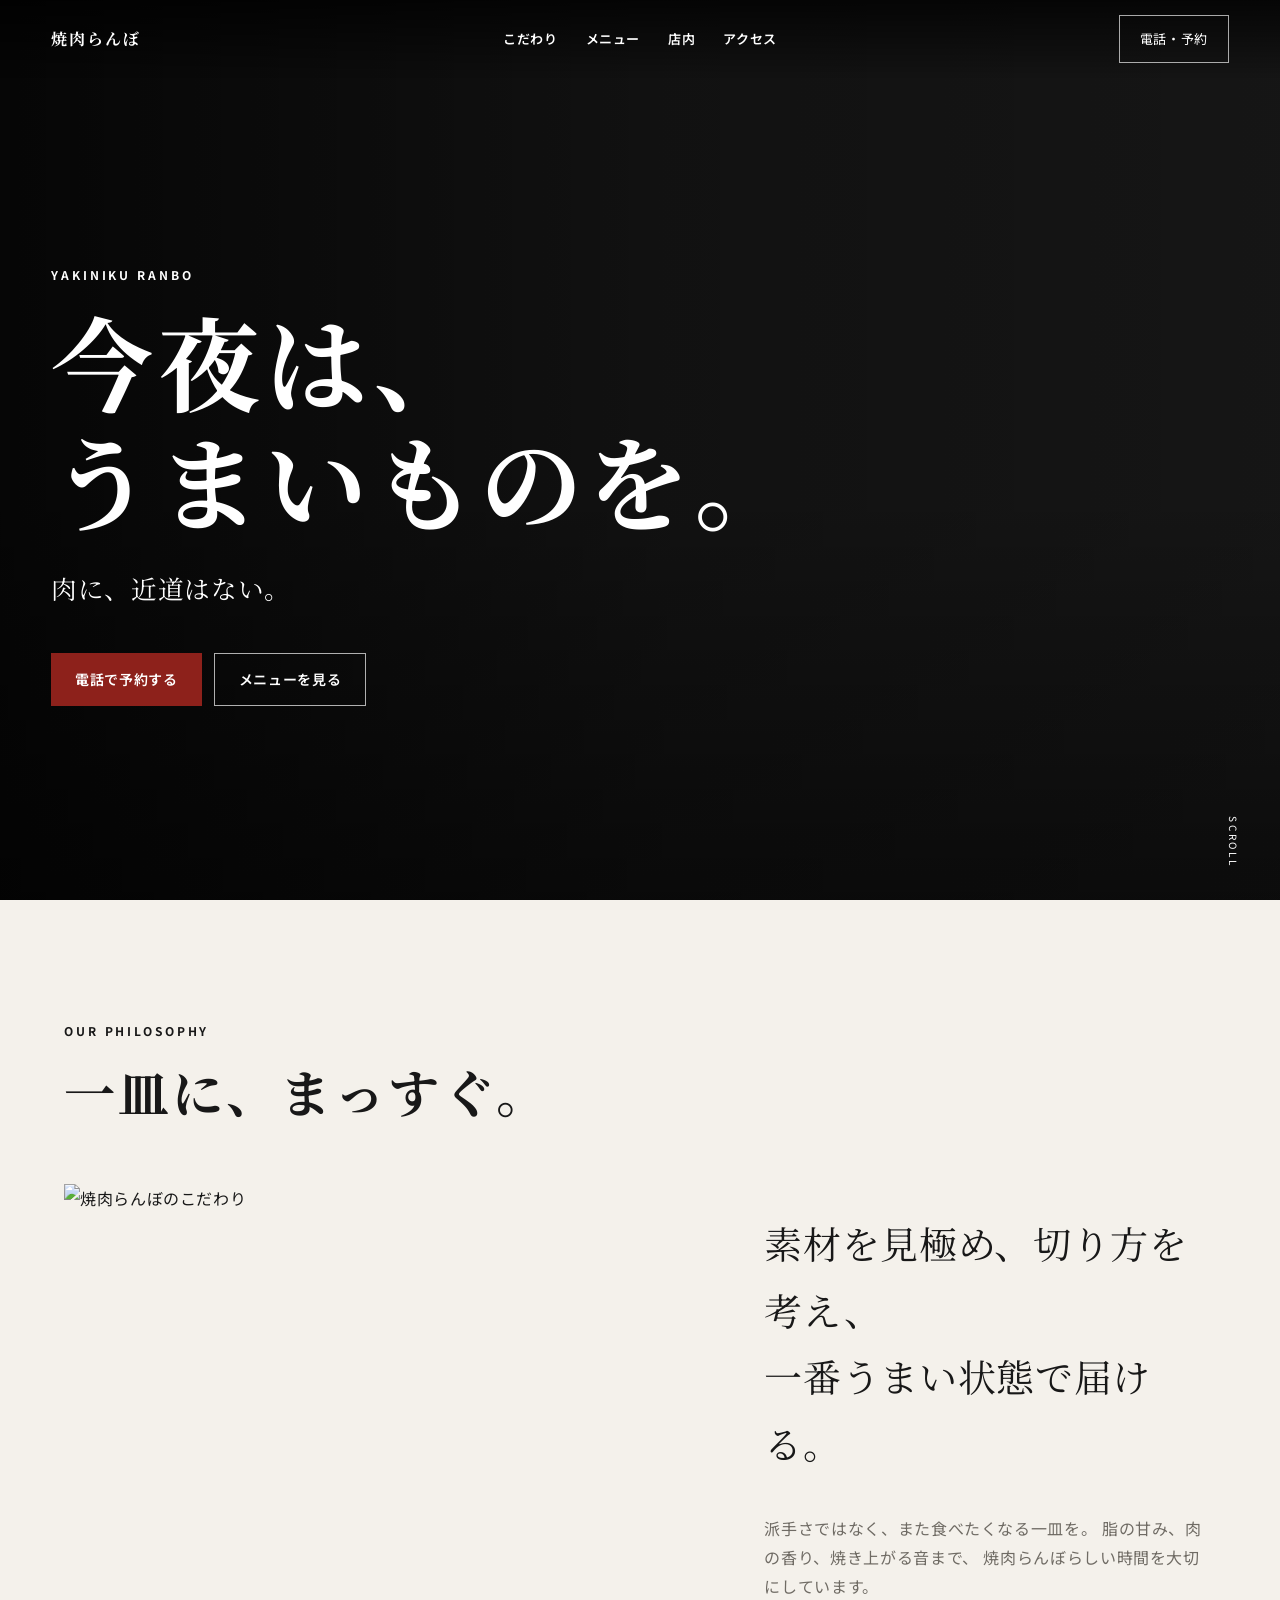
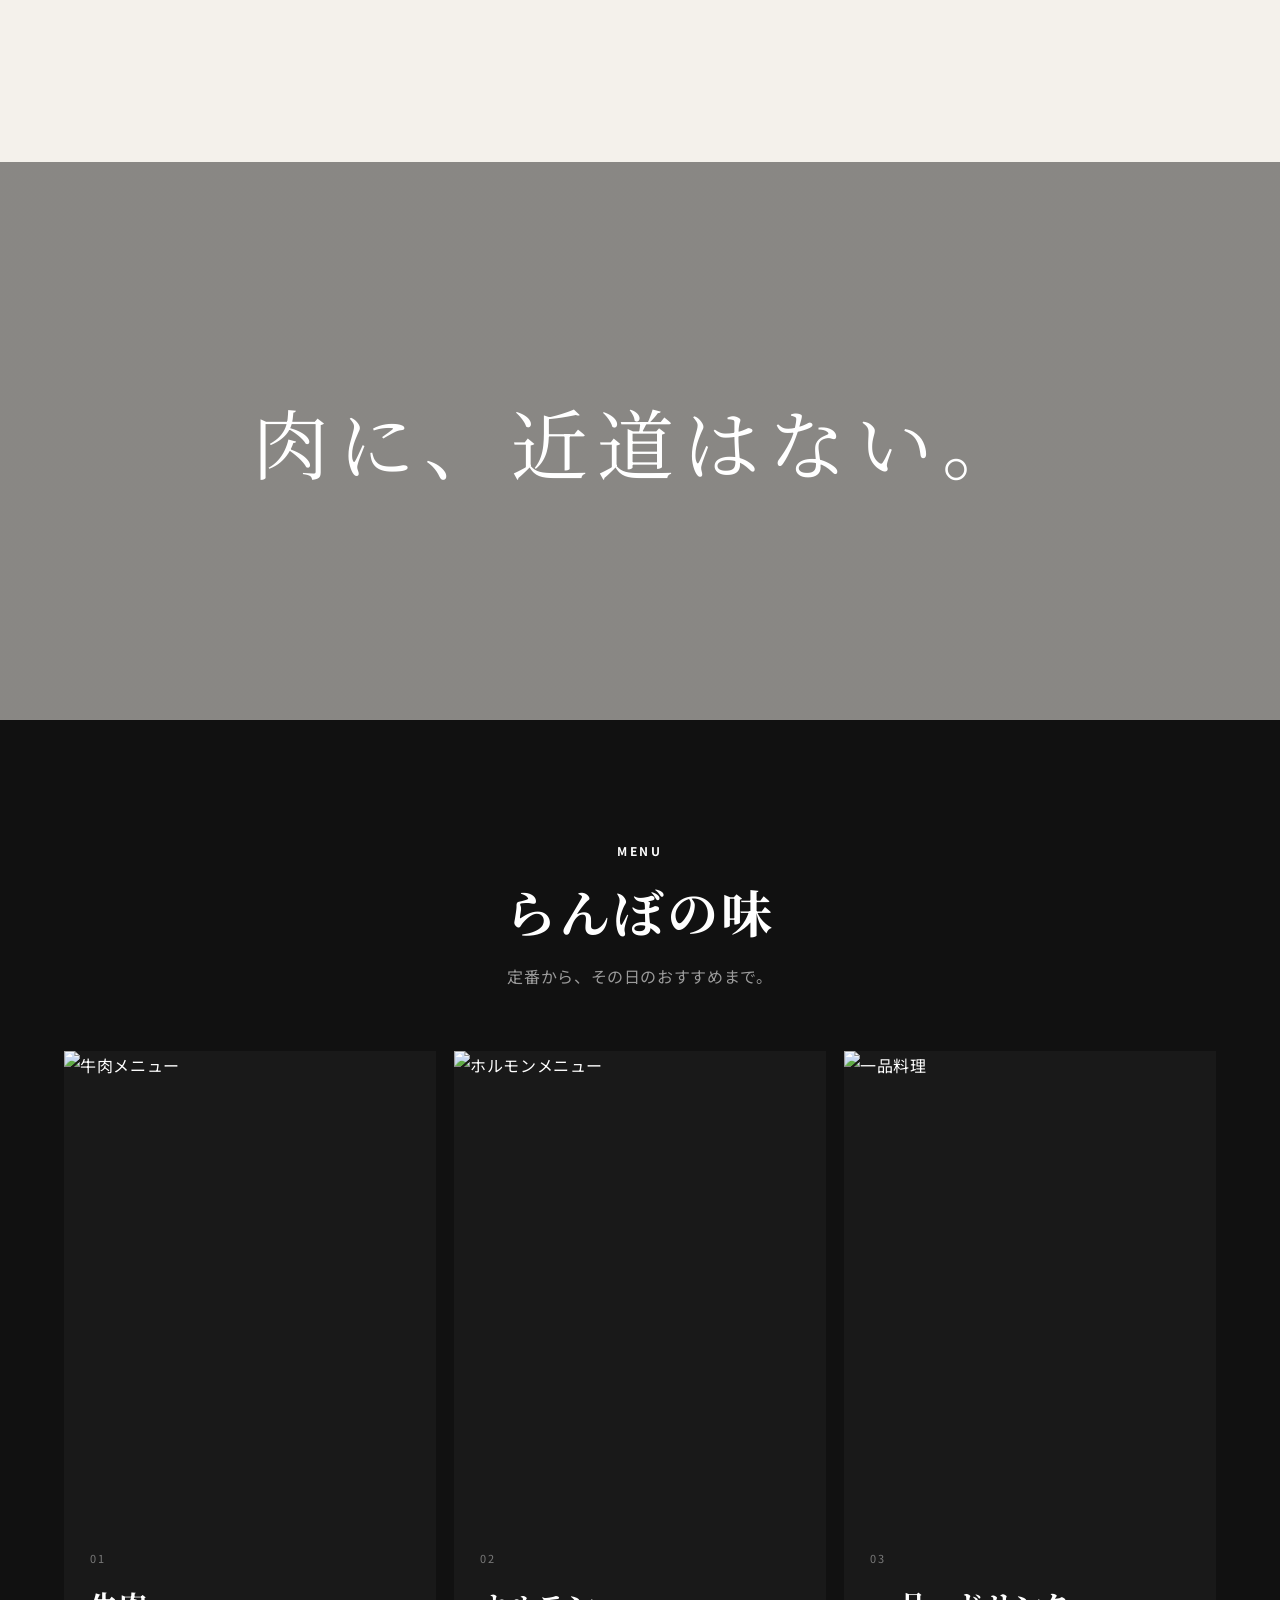
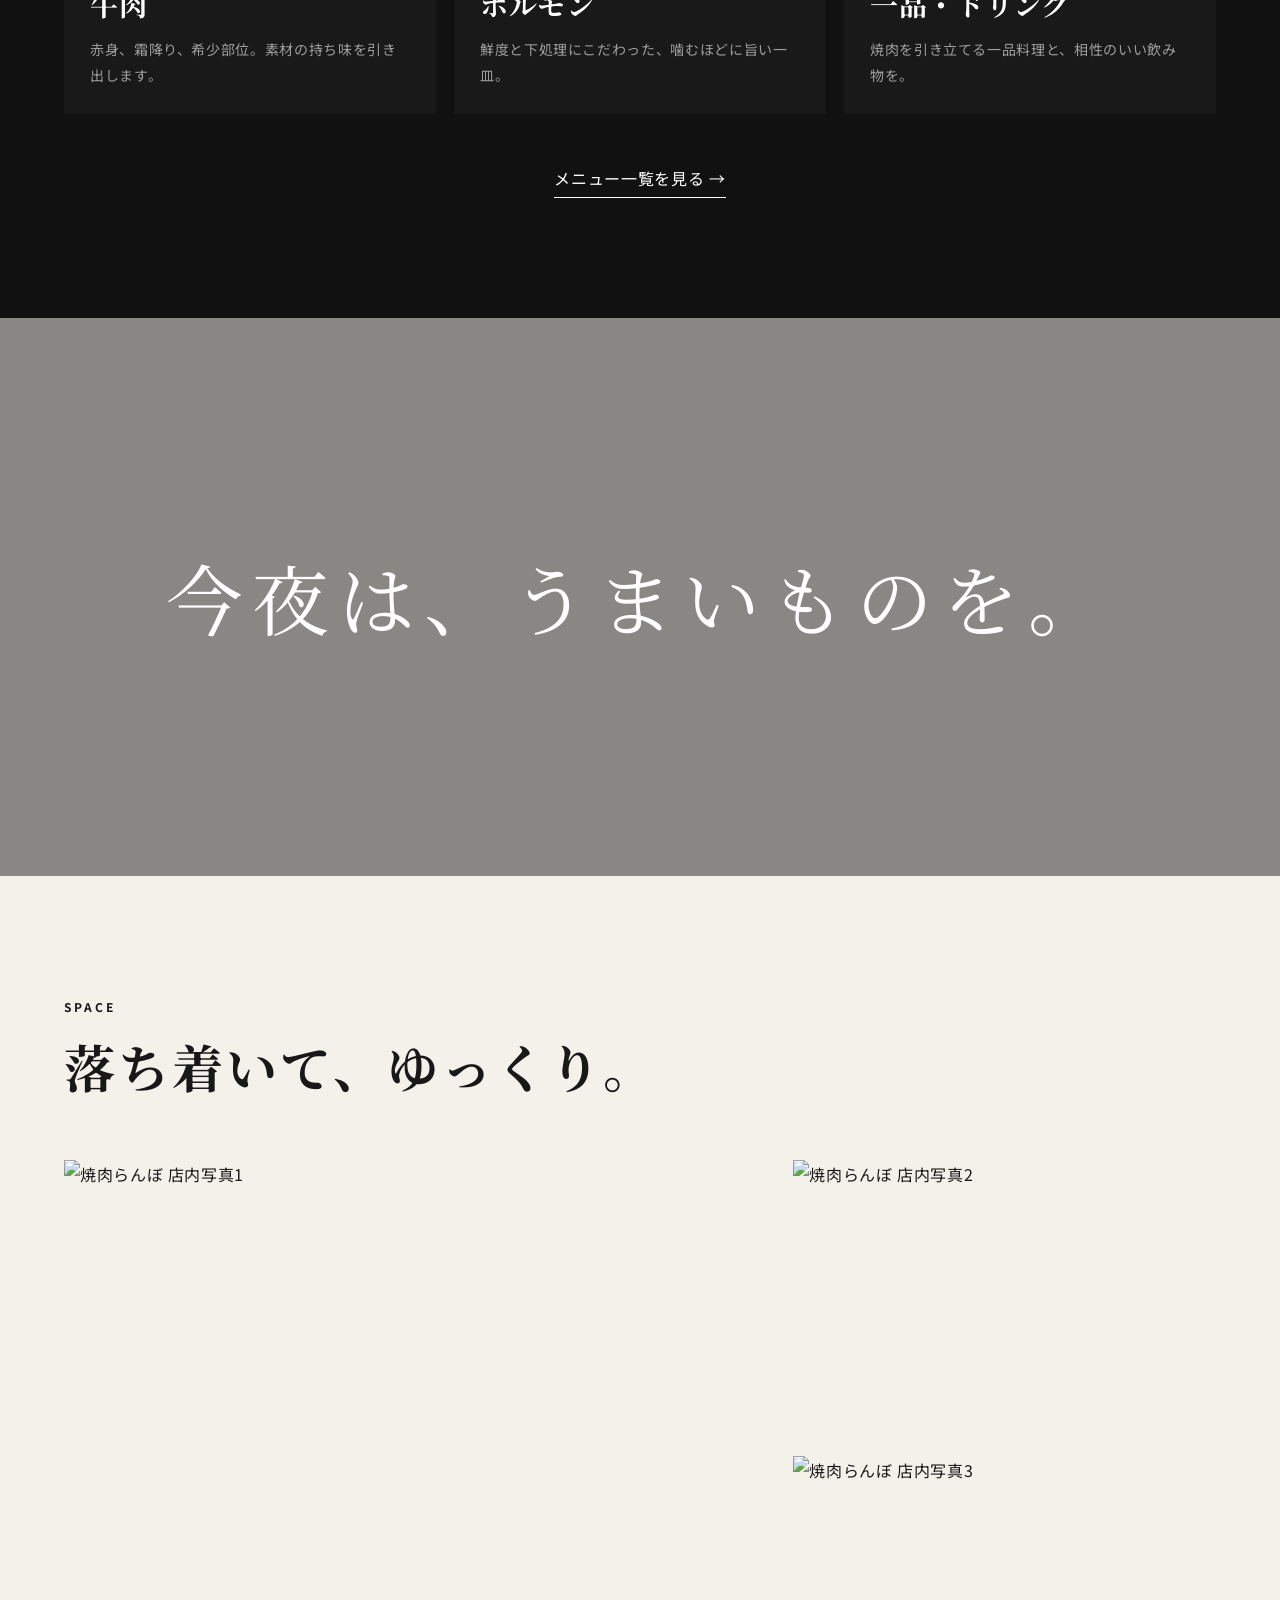
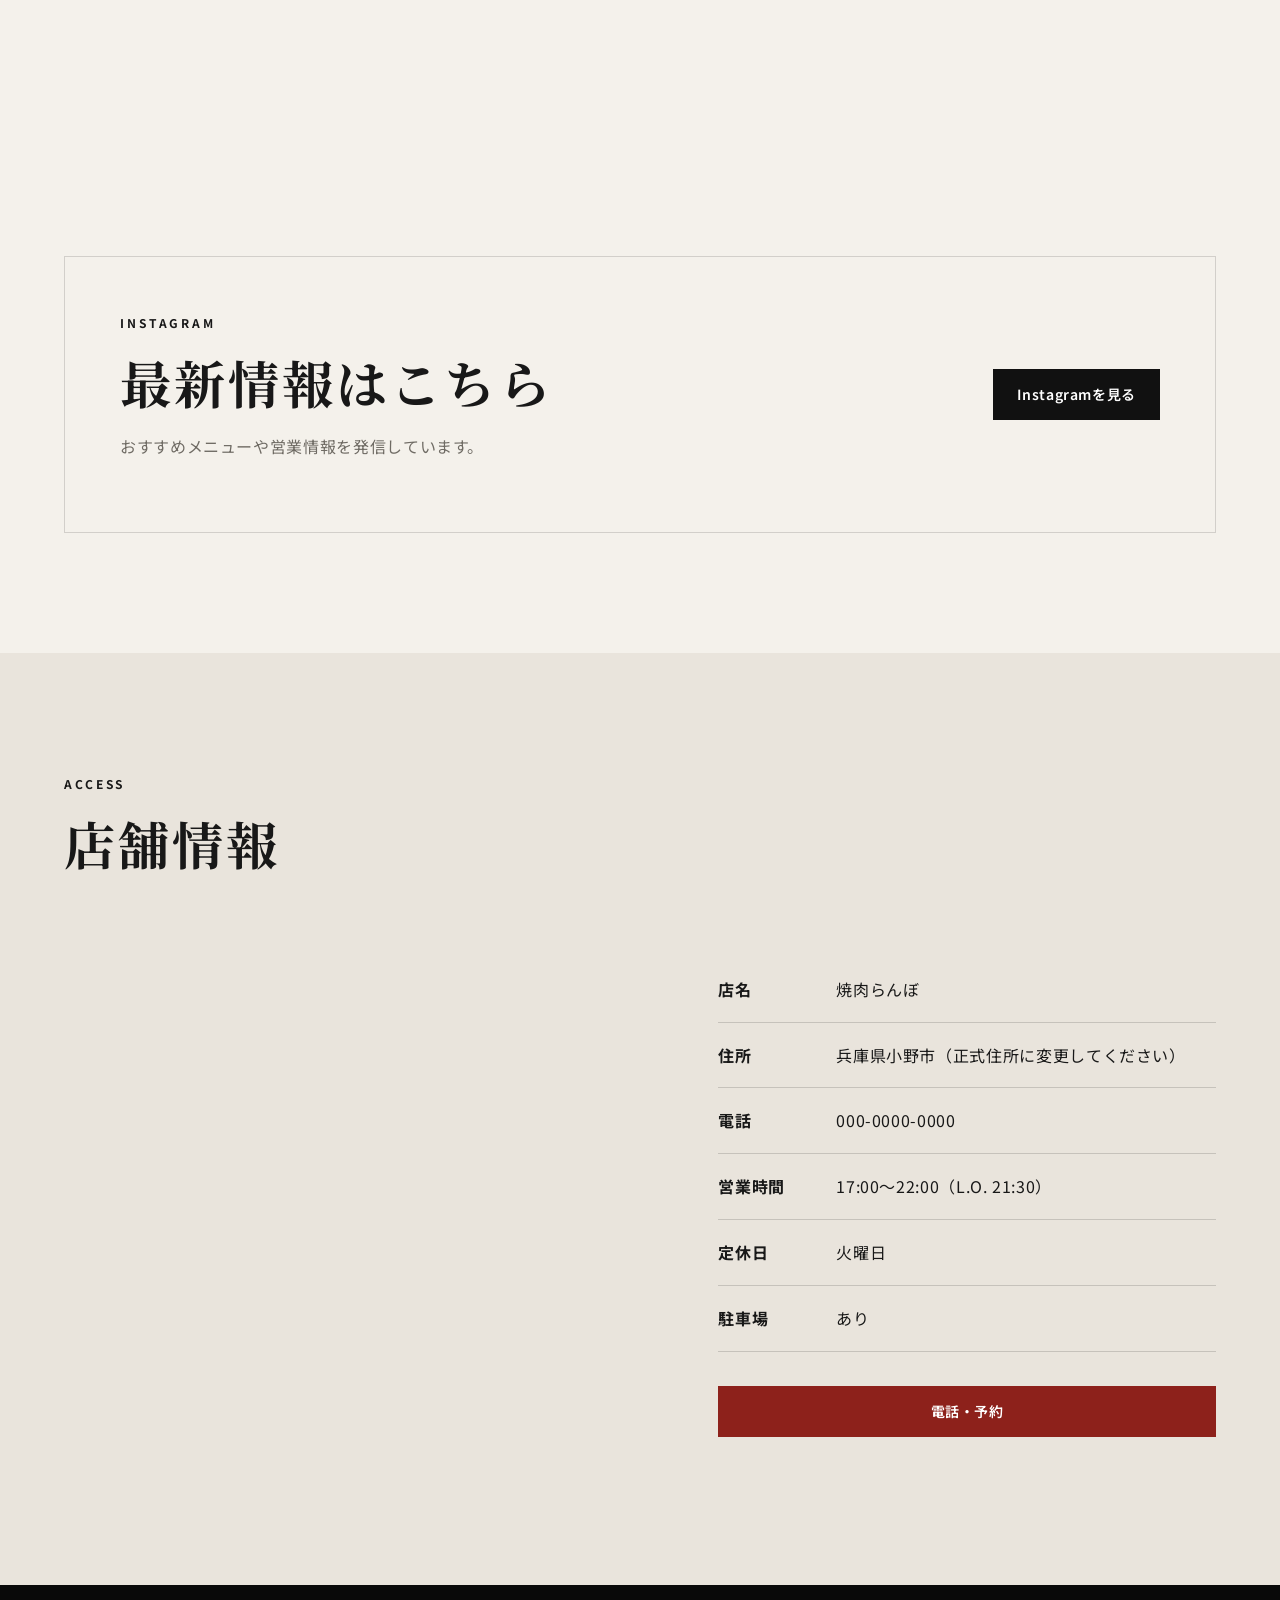
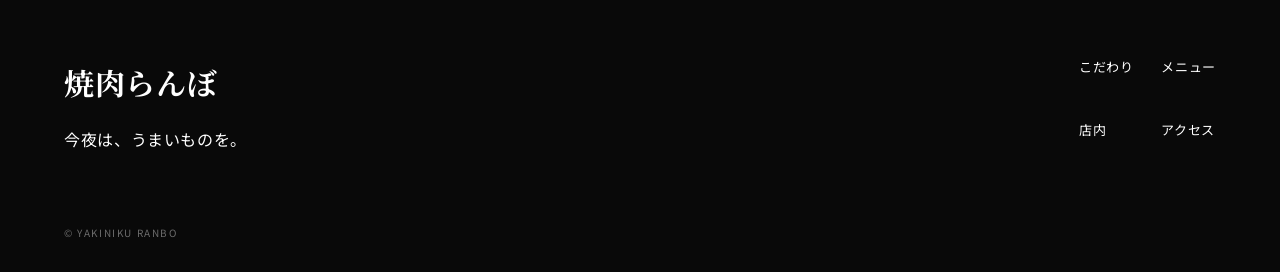
==== index.html @ 88453b2b "Add files via upload" ====
<!DOCTYPE html>
<html lang="ja">
<head>
  <meta charset="UTF-8" />
  <meta name="viewport" content="width=device-width, initial-scale=1.0" />
  <meta name="description" content="焼肉らんぼ 公式サイト。厳選した肉と落ち着いた空間で、心ほどけるひとときを。" />
  <title>焼肉らんぼ</title>
  <link rel="preconnect" href="https://fonts.googleapis.com">
  <link rel="preconnect" href="https://fonts.gstatic.com" crossorigin>
  <link href="https://fonts.googleapis.com/css2?family=Noto+Sans+JP:wght@400;500;600;700&family=Noto+Serif+JP:wght@500;600;700&display=swap" rel="stylesheet">
  <link rel="stylesheet" href="style.css" />
</head>
<body>
  <header class="site-header" id="siteHeader">
    <a class="brand" href="#home" aria-label="焼肉らんぼ トップへ">
      <img src="images/logo.png" alt="焼肉らんぼ" onerror="this.style.display='none'; this.nextElementSibling.style.display='block';">
      <span class="brand-fallback">焼肉らんぼ</span>
    </a>

    <button class="menu-toggle" id="menuToggle" aria-label="メニューを開く" aria-expanded="false">
      <span></span><span></span><span></span>
    </button>

    <nav class="global-nav" id="globalNav">
      <a href="#concept">こだわり</a>
      <a href="#menu">メニュー</a>
      <a href="#gallery">店内</a>
      <a href="#access">アクセス</a>
    </nav>

    <a class="header-reserve" href="tel:0000000000">電話・予約</a>
  </header>

  <main>
    <section class="hero" id="home">
      <div class="hero-bg"></div>
      <div class="hero-overlay"></div>
      <div class="hero-content reveal">
        <p class="eyebrow">YAKINIKU RANBO</p>
        <h1>今夜は、<br>うまいものを。</h1>
        <p class="hero-copy">肉に、近道はない。</p>
        <div class="hero-actions">
          <a class="button button-primary" href="tel:0000000000">電話で予約する</a>
          <a class="button button-ghost" href="#menu">メニューを見る</a>
        </div>
      </div>
      <a class="scroll-link" href="#concept">SCROLL</a>
    </section>

    <section class="section concept" id="concept">
      <div class="section-heading reveal">
        <p class="eyebrow">OUR PHILOSOPHY</p>
        <h2>一皿に、まっすぐ。</h2>
      </div>

      <div class="concept-grid">
        <div class="concept-image reveal">
          <img src="images/concept.jpg" alt="焼肉らんぼのこだわり" />
        </div>
        <div class="concept-copy reveal">
          <p class="lead">
            素材を見極め、切り方を考え、<br>
            一番うまい状態で届ける。
          </p>
          <p>
            派手さではなく、また食べたくなる一皿を。
            脂の甘み、肉の香り、焼き上がる音まで、
            焼肉らんぼらしい時間を大切にしています。
          </p>
        </div>
      </div>
    </section>

    <section class="statement statement-one">
      <div class="statement-bg"></div>
      <div class="statement-content reveal">
        <p>肉に、近道はない。</p>
      </div>
    </section>

    <section class="section menu-section" id="menu">
      <div class="section-heading center reveal">
        <p class="eyebrow">MENU</p>
        <h2>らんぼの味</h2>
        <p>定番から、その日のおすすめまで。</p>
      </div>

      <div class="menu-grid">
        <article class="menu-card reveal">
          <img src="images/menu-beef.jpg" alt="牛肉メニュー" />
          <div class="menu-card-body">
            <span>01</span>
            <h3>牛肉</h3>
            <p>赤身、霜降り、希少部位。素材の持ち味を引き出します。</p>
          </div>
        </article>

        <article class="menu-card reveal">
          <img src="images/menu-horumon.jpg" alt="ホルモンメニュー" />
          <div class="menu-card-body">
            <span>02</span>
            <h3>ホルモン</h3>
            <p>鮮度と下処理にこだわった、噛むほどに旨い一皿。</p>
          </div>
        </article>

        <article class="menu-card reveal">
          <img src="images/menu-side.jpg" alt="一品料理" />
          <div class="menu-card-body">
            <span>03</span>
            <h3>一品・ドリンク</h3>
            <p>焼肉を引き立てる一品料理と、相性のいい飲み物を。</p>
          </div>
        </article>
      </div>

      <div class="center reveal">
        <a class="text-link" href="menu.html">メニュー一覧を見る →</a>
      </div>
    </section>

    <section class="statement statement-two">
      <div class="statement-bg"></div>
      <div class="statement-content reveal">
        <p>今夜は、うまいものを。</p>
      </div>
    </section>

    <section class="section gallery-section" id="gallery">
      <div class="section-heading reveal">
        <p class="eyebrow">SPACE</p>
        <h2>落ち着いて、ゆっくり。</h2>
      </div>

      <div class="gallery-grid">
        <img class="reveal" src="images/store-1.jpg" alt="焼肉らんぼ 店内写真1">
        <img class="reveal" src="images/store-2.jpg" alt="焼肉らんぼ 店内写真2">
        <img class="reveal" src="images/store-3.jpg" alt="焼肉らんぼ 店内写真3">
      </div>
    </section>

    <section class="section instagram-section">
      <div class="instagram-box reveal">
        <div>
          <p class="eyebrow">INSTAGRAM</p>
          <h2>最新情報はこちら</h2>
          <p>おすすめメニューや営業情報を発信しています。</p>
        </div>
        <a class="button button-dark" href="https://www.instagram.com/yakiniku.lanbo_ono/" target="_blank" rel="noopener noreferrer">
          Instagramを見る
        </a>
      </div>
    </section>

    <section class="section access-section" id="access">
      <div class="section-heading reveal">
        <p class="eyebrow">ACCESS</p>
        <h2>店舗情報</h2>
      </div>

      <div class="access-grid">
        <div class="map-box reveal">
          <iframe
            title="焼肉らんぼ Googleマップ"
            src="https://www.google.com/maps?q=兵庫県小野市&output=embed"
            loading="lazy"
            referrerpolicy="no-referrer-when-downgrade">
          </iframe>
        </div>

        <div class="shop-info reveal">
          <dl>
            <div><dt>店名</dt><dd>焼肉らんぼ</dd></div>
            <div><dt>住所</dt><dd>兵庫県小野市（正式住所に変更してください）</dd></div>
            <div><dt>電話</dt><dd><a href="tel:0000000000">000-0000-0000</a></dd></div>
            <div><dt>営業時間</dt><dd>17:00〜22:00（L.O. 21:30）</dd></div>
            <div><dt>定休日</dt><dd>火曜日</dd></div>
            <div><dt>駐車場</dt><dd>あり</dd></div>
          </dl>

          <a class="button button-primary full" href="tel:0000000000">電話・予約</a>
        </div>
      </div>
    </section>
  </main>

  <footer class="site-footer">
    <div class="footer-inner">
      <div>
        <p class="footer-logo">焼肉らんぼ</p>
        <p>今夜は、うまいものを。</p>
      </div>
      <div class="footer-links">
        <a href="#concept">こだわり</a>
        <a href="#menu">メニュー</a>
        <a href="#gallery">店内</a>
        <a href="#access">アクセス</a>
      </div>
    </div>
    <p class="copyright">© YAKINIKU RANBO</p>
  </footer>

  <a class="mobile-reserve" href="tel:0000000000">電話・予約</a>

  <script src="script.js"></script>
</body>
</html>
---- style.css ----
/* ===== Base ===== */
:root {
  --bg: #0b0b0b;
  --paper: #f4f1eb;
  --text: #181818;
  --muted: #6f6b64;
  --line: rgba(255,255,255,.18);
  --accent: #8d211b;
  --header-height: 78px;
}

* {
  box-sizing: border-box;
}

html {
  scroll-behavior: smooth;
}

body {
  margin: 0;
  color: var(--text);
  background: var(--paper);
  font-family: "Noto Sans JP", sans-serif;
  line-height: 1.8;
  letter-spacing: .04em;
}

img {
  display: block;
  width: 100%;
  height: auto;
}

a {
  color: inherit;
  text-decoration: none;
}

button {
  font: inherit;
}

section {
  scroll-margin-top: var(--header-height);
}

/* ===== Header ===== */
.site-header {
  position: fixed;
  inset: 0 0 auto 0;
  z-index: 1000;
  height: var(--header-height);
  padding: 0 4vw;
  display: grid;
  grid-template-columns: 1fr auto 1fr;
  align-items: center;
  color: #fff;
  background: linear-gradient(to bottom, rgba(0,0,0,.72), rgba(0,0,0,0));
  transition: background .3s ease, height .3s ease;
}

.site-header.is-scrolled {
  background: rgba(9,9,9,.94);
  backdrop-filter: blur(12px);
}

.brand {
  justify-self: start;
  display: flex;
  align-items: center;
  min-width: 150px;
}

.brand img {
  width: 130px;
  max-height: 52px;
  object-fit: contain;
  object-position: left center;
}

.brand-fallback {
  display: none;
  font-family: "Noto Serif JP", serif;
  font-weight: 700;
  letter-spacing: .12em;
}

.global-nav {
  display: flex;
  gap: 28px;
  font-size: 13px;
  font-weight: 600;
}

.global-nav a {
  position: relative;
}

.global-nav a::after {
  content: "";
  position: absolute;
  left: 0;
  bottom: -8px;
  width: 100%;
  height: 1px;
  background: #fff;
  transform: scaleX(0);
  transform-origin: right;
  transition: transform .25s ease;
}

.global-nav a:hover::after {
  transform: scaleX(1);
  transform-origin: left;
}

.header-reserve {
  justify-self: end;
  padding: 11px 20px;
  border: 1px solid rgba(255,255,255,.65);
  font-size: 13px;
}

.menu-toggle {
  display: none;
  background: transparent;
  border: 0;
}

/* ===== Hero ===== */
.hero {
  position: relative;
  min-height: 100svh;
  color: #fff;
  overflow: hidden;
  display: grid;
  align-items: center;
}

.hero-bg,
.hero-overlay {
  position: absolute;
  inset: 0;
}

.hero-bg {
  background:
    url("images/hero.jpg") center/cover no-repeat,
    #1a1a1a;
  transform: scale(1.02);
}

.hero-overlay {
  background:
    linear-gradient(90deg, rgba(0,0,0,.78) 0%, rgba(0,0,0,.34) 52%, rgba(0,0,0,.18) 100%),
    linear-gradient(0deg, rgba(0,0,0,.45), transparent 45%);
}

.hero-content {
  position: relative;
  z-index: 2;
  width: min(1180px, 92vw);
  margin: 0 auto;
  padding-top: 70px;
}

.eyebrow {
  margin: 0 0 16px;
  font-size: 12px;
  font-weight: 700;
  letter-spacing: .24em;
}

.hero h1 {
  margin: 0;
  font-family: "Noto Serif JP", serif;
  font-size: clamp(48px, 8vw, 108px);
  line-height: 1.16;
  letter-spacing: .05em;
}

.hero-copy {
  margin: 26px 0 0;
  font-family: "Noto Serif JP", serif;
  font-size: clamp(18px, 2vw, 28px);
}

.hero-actions {
  margin-top: 42px;
  display: flex;
  flex-wrap: wrap;
  gap: 12px;
}

.button {
  min-height: 50px;
  padding: 13px 24px;
  display: inline-flex;
  align-items: center;
  justify-content: center;
  font-weight: 600;
  font-size: 14px;
  transition: transform .2s ease, opacity .2s ease;
}

.button:hover {
  transform: translateY(-2px);
}

.button-primary {
  color: #fff;
  background: var(--accent);
}

.button-ghost {
  color: #fff;
  border: 1px solid rgba(255,255,255,.68);
}

.button-dark {
  color: #fff;
  background: #111;
}

.button.full {
  width: 100%;
}

.scroll-link {
  position: absolute;
  z-index: 2;
  right: 3vw;
  bottom: 32px;
  font-size: 10px;
  letter-spacing: .28em;
  writing-mode: vertical-rl;
}

/* ===== Sections ===== */
.section {
  padding: 120px 5vw;
}

.section-heading {
  max-width: 1180px;
  margin: 0 auto 60px;
}

.section-heading.center {
  text-align: center;
}

.section-heading h2,
.instagram-box h2 {
  margin: 0;
  font-family: "Noto Serif JP", serif;
  font-size: clamp(32px, 4vw, 58px);
  line-height: 1.3;
  letter-spacing: .06em;
}

.section-heading > p:last-child {
  margin-top: 18px;
  color: var(--muted);
}

.concept-grid {
  width: min(1180px, 100%);
  margin: 0 auto;
  display: grid;
  grid-template-columns: 1.15fr .85fr;
  align-items: center;
  gap: clamp(40px, 7vw, 100px);
}

.concept-image img {
  aspect-ratio: 4/3;
  object-fit: cover;
}

.concept-copy .lead {
  margin-top: 0;
  font-family: "Noto Serif JP", serif;
  font-size: clamp(23px, 3vw, 38px);
  line-height: 1.75;
}

.concept-copy p:last-child {
  color: var(--muted);
}

/* ===== Statements ===== */
.statement {
  position: relative;
  min-height: 62vh;
  display: grid;
  place-items: center;
  color: #fff;
  overflow: hidden;
}

.statement-bg {
  position: absolute;
  inset: 0;
  background-position: center;
  background-size: cover;
}

.statement-one .statement-bg {
  background-image:
    linear-gradient(rgba(0,0,0,.44), rgba(0,0,0,.44)),
    url("images/statement-1.jpg");
}

.statement-two .statement-bg {
  background-image:
    linear-gradient(rgba(0,0,0,.44), rgba(0,0,0,.44)),
    url("images/statement-2.jpg");
}

.statement-content {
  position: relative;
  z-index: 1;
  padding: 28px;
  text-align: center;
}

.statement-content p {
  margin: 0;
  font-family: "Noto Serif JP", serif;
  font-size: clamp(32px, 6vw, 82px);
  letter-spacing: .12em;
}

/* ===== Menu ===== */
.menu-section {
  background: #111;
  color: #fff;
}

.menu-section .section-heading > p:last-child,
.menu-card p {
  color: rgba(255,255,255,.58);
}

.menu-grid {
  width: min(1180px, 100%);
  margin: 0 auto 50px;
  display: grid;
  grid-template-columns: repeat(3, 1fr);
  gap: 18px;
}

.menu-card {
  background: #191919;
}

.menu-card img {
  aspect-ratio: 4/5;
  object-fit: cover;
  filter: saturate(.85);
}

.menu-card-body {
  padding: 26px;
}

.menu-card-body span {
  color: rgba(255,255,255,.42);
  font-size: 11px;
  letter-spacing: .2em;
}

.menu-card h3 {
  margin: 8px 0;
  font-family: "Noto Serif JP", serif;
  font-size: 28px;
}

.menu-card p {
  margin: 0;
  font-size: 14px;
}

.center {
  text-align: center;
}

.text-link {
  display: inline-block;
  padding-bottom: 4px;
  border-bottom: 1px solid currentColor;
}

/* ===== Gallery ===== */
.gallery-grid {
  width: min(1180px, 100%);
  margin: 0 auto;
  display: grid;
  grid-template-columns: 1.35fr .8fr;
  grid-template-rows: repeat(2, 280px);
  gap: 16px;
}

.gallery-grid img {
  height: 100%;
  object-fit: cover;
}

.gallery-grid img:first-child {
  grid-row: 1 / 3;
}

/* ===== Instagram ===== */
.instagram-section {
  padding-top: 0;
}

.instagram-box {
  width: min(1180px, 100%);
  margin: 0 auto;
  padding: 55px;
  display: flex;
  justify-content: space-between;
  align-items: center;
  gap: 32px;
  border: 1px solid rgba(0,0,0,.14);
}

.instagram-box p:last-child {
  color: var(--muted);
}

/* ===== Access ===== */
.access-section {
  background: #e9e4dc;
}

.access-grid {
  width: min(1180px, 100%);
  margin: 0 auto;
  display: grid;
  grid-template-columns: 1.1fr .9fr;
  gap: 46px;
}

.map-box iframe {
  width: 100%;
  min-height: 520px;
  border: 0;
}

.shop-info {
  padding: 20px 0;
}

.shop-info dl {
  margin: 0 0 34px;
}

.shop-info dl > div {
  padding: 18px 0;
  display: grid;
  grid-template-columns: 100px 1fr;
  gap: 18px;
  border-bottom: 1px solid rgba(0,0,0,.15);
}

.shop-info dt {
  font-weight: 700;
}

.shop-info dd {
  margin: 0;
}

/* ===== Footer ===== */
.site-footer {
  padding: 70px 5vw 30px;
  color: #fff;
  background: #090909;
}

.footer-inner {
  width: min(1180px, 100%);
  margin: 0 auto;
  display: flex;
  justify-content: space-between;
  gap: 40px;
}

.footer-logo {
  margin: 0;
  font-family: "Noto Serif JP", serif;
  font-size: 30px;
  font-weight: 700;
}

.footer-links {
  display: grid;
  grid-template-columns: repeat(2, auto);
  gap: 12px 28px;
  font-size: 13px;
}

.copyright {
  width: min(1180px, 100%);
  margin: 55px auto 0;
  color: rgba(255,255,255,.4);
  font-size: 10px;
  letter-spacing: .16em;
}

.mobile-reserve {
  display: none;
}

/* ===== Reveal animation ===== */
.reveal {
  opacity: 0;
  transform: translateY(28px);
  transition: opacity .8s ease, transform .8s ease;
}

.reveal.is-visible {
  opacity: 1;
  transform: translateY(0);
}

/* ===== Responsive ===== */
@media (max-width: 860px) {
  :root {
    --header-height: 66px;
  }

  .site-header {
    grid-template-columns: 1fr auto;
    padding: 0 20px;
  }

  .brand img {
    width: 110px;
  }

  .header-reserve {
    display: none;
  }

  .menu-toggle {
    display: grid;
    width: 42px;
    height: 42px;
    padding: 10px;
    place-content: center;
    gap: 5px;
  }

  .menu-toggle span {
    display: block;
    width: 22px;
    height: 1px;
    background: #fff;
    transition: transform .25s ease, opacity .25s ease;
  }

  .menu-toggle.is-open span:nth-child(1) {
    transform: translateY(6px) rotate(45deg);
  }

  .menu-toggle.is-open span:nth-child(2) {
    opacity: 0;
  }

  .menu-toggle.is-open span:nth-child(3) {
    transform: translateY(-6px) rotate(-45deg);
  }

  .global-nav {
    position: fixed;
    inset: var(--header-height) 0 auto;
    padding: 28px 22px 34px;
    display: none;
    flex-direction: column;
    gap: 18px;
    background: rgba(9,9,9,.98);
  }

  .global-nav.is-open {
    display: flex;
  }

  .hero-content {
    padding-top: 80px;
  }

  .section {
    padding: 88px 22px;
  }

  .concept-grid,
  .access-grid {
    grid-template-columns: 1fr;
  }

  .menu-grid {
    grid-template-columns: 1fr;
  }

  .menu-card {
    display: grid;
    grid-template-columns: 44% 56%;
  }

  .menu-card img {
    height: 100%;
    aspect-ratio: auto;
  }

  .gallery-grid {
    grid-template-columns: 1fr;
    grid-template-rows: none;
  }

  .gallery-grid img,
  .gallery-grid img:first-child {
    height: 280px;
    grid-row: auto;
  }

  .instagram-box {
    padding: 34px 24px;
    flex-direction: column;
    align-items: flex-start;
  }

  .map-box iframe {
    min-height: 360px;
  }

  .footer-inner {
    flex-direction: column;
  }

  .mobile-reserve {
    position: fixed;
    z-index: 999;
    left: 16px;
    right: 16px;
    bottom: max(14px, env(safe-area-inset-bottom));
    min-height: 52px;
    display: flex;
    align-items: center;
    justify-content: center;
    color: #fff;
    background: var(--accent);
    box-shadow: 0 10px 30px rgba(0,0,0,.25);
    font-weight: 700;
  }

  body {
    padding-bottom: 82px;
  }
}

@media (max-width: 560px) {
  .hero h1 {
    font-size: clamp(46px, 15vw, 70px);
  }

  .hero-actions {
    flex-direction: column;
    align-items: stretch;
  }

  .button {
    width: 100%;
  }

  .scroll-link {
    display: none;
  }

  .statement {
    min-height: 48vh;
  }

  .statement-content p {
    font-size: 34px;
    line-height: 1.6;
  }

  .menu-card {
    grid-template-columns: 1fr;
  }

  .menu-card img {
    aspect-ratio: 16/10;
  }

  .shop-info dl > div {
    grid-template-columns: 1fr;
    gap: 4px;
  }
}
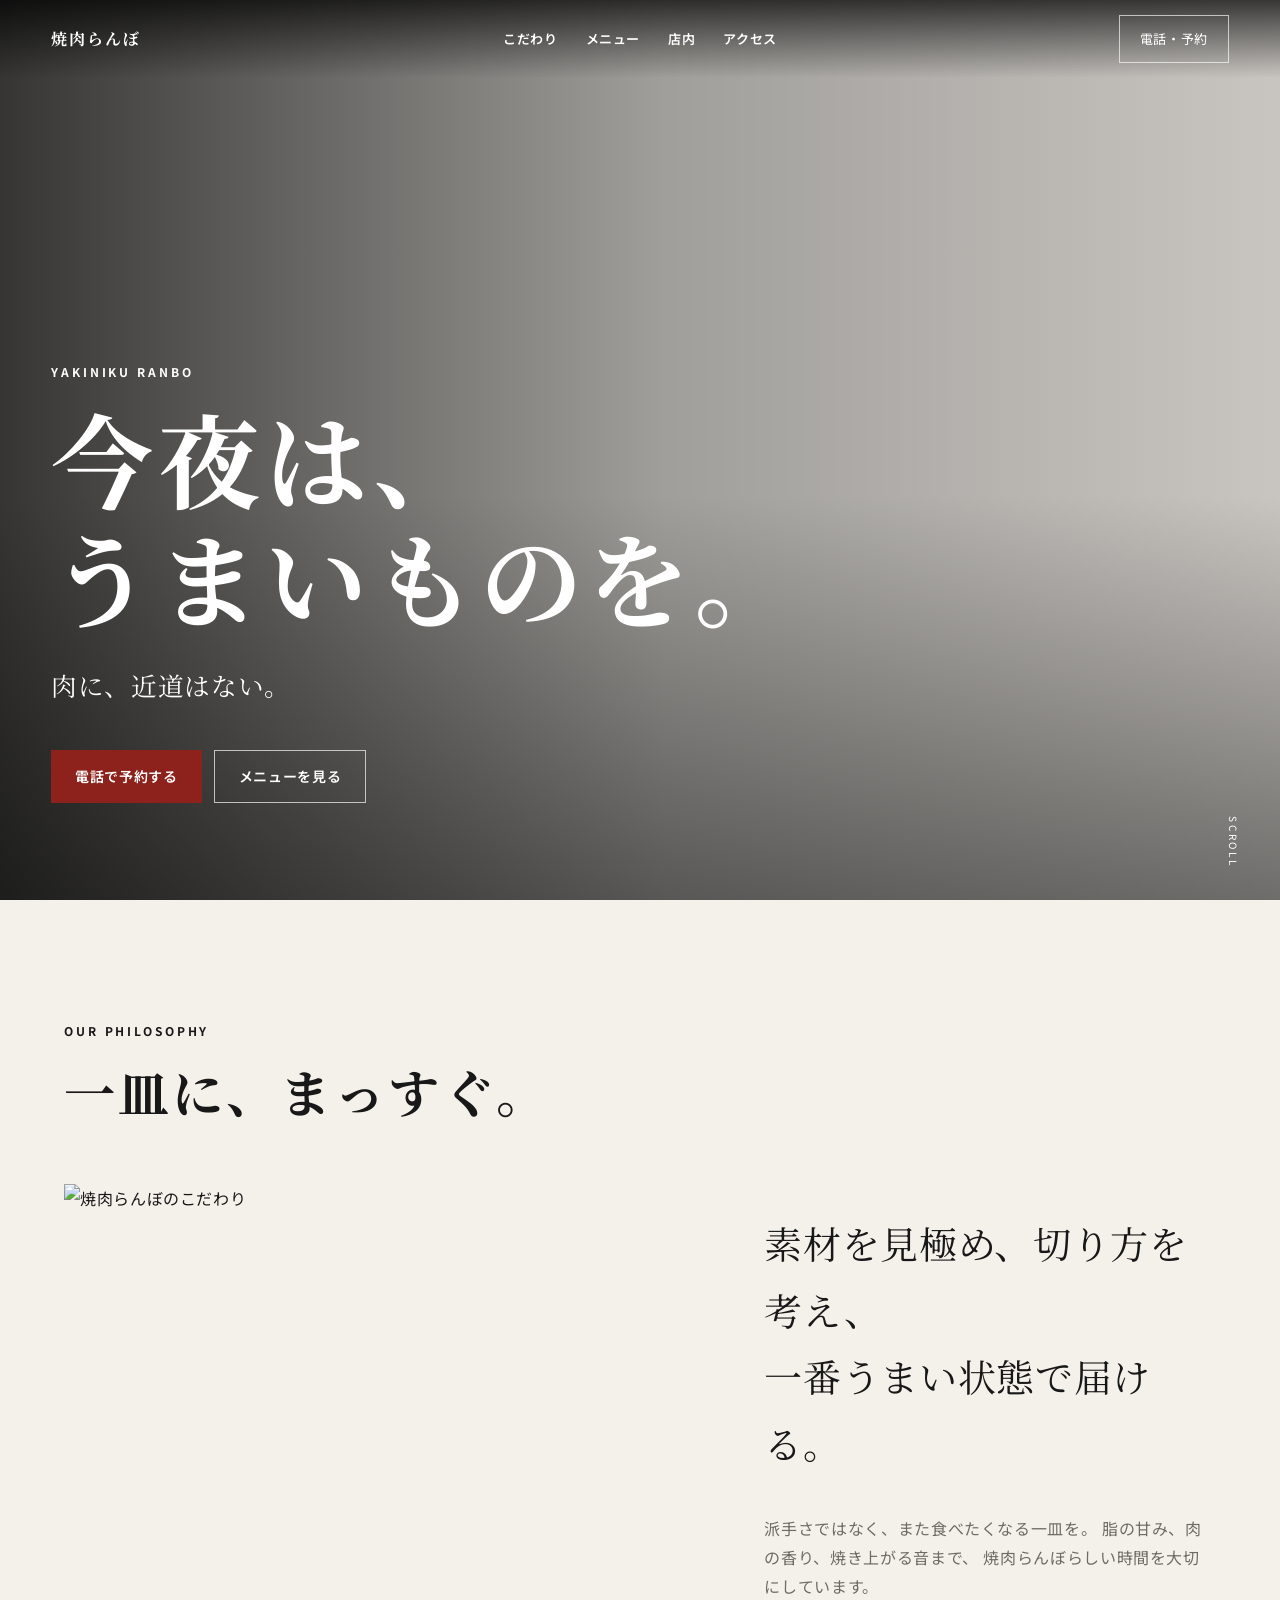
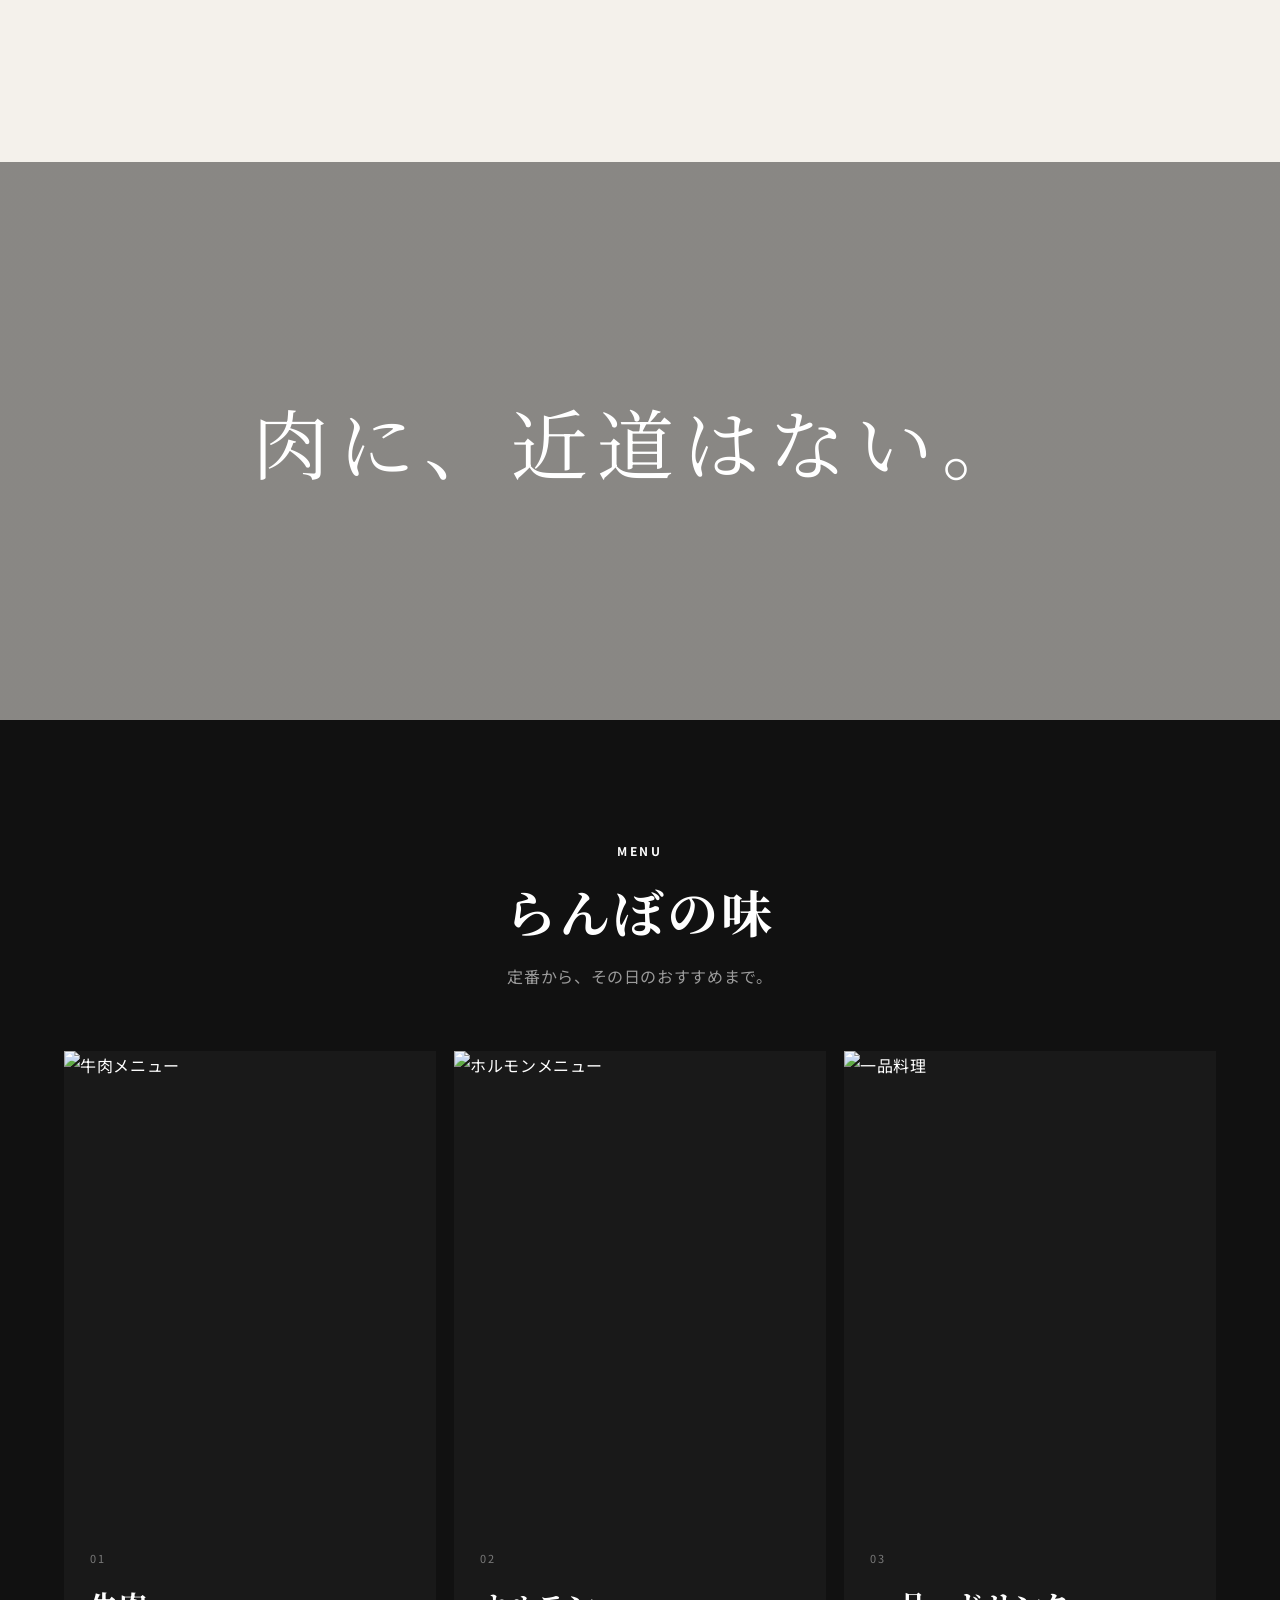
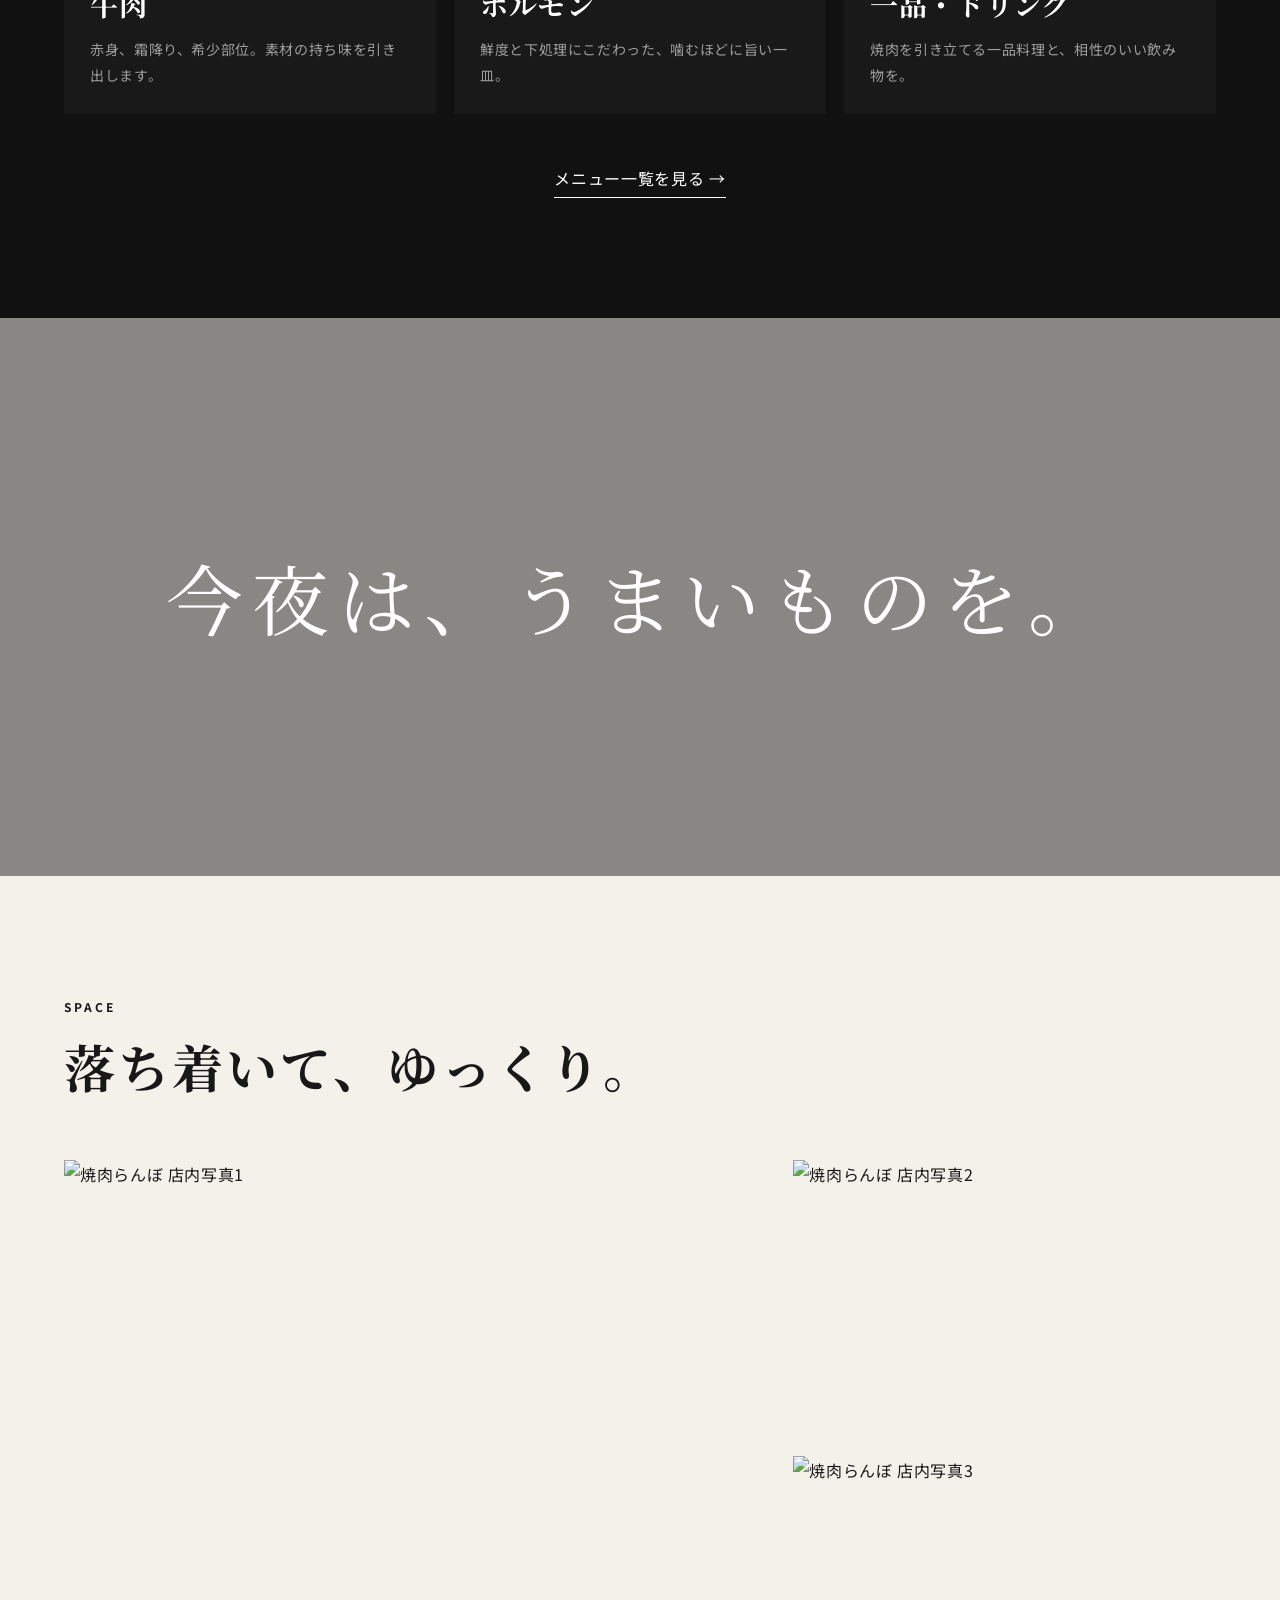
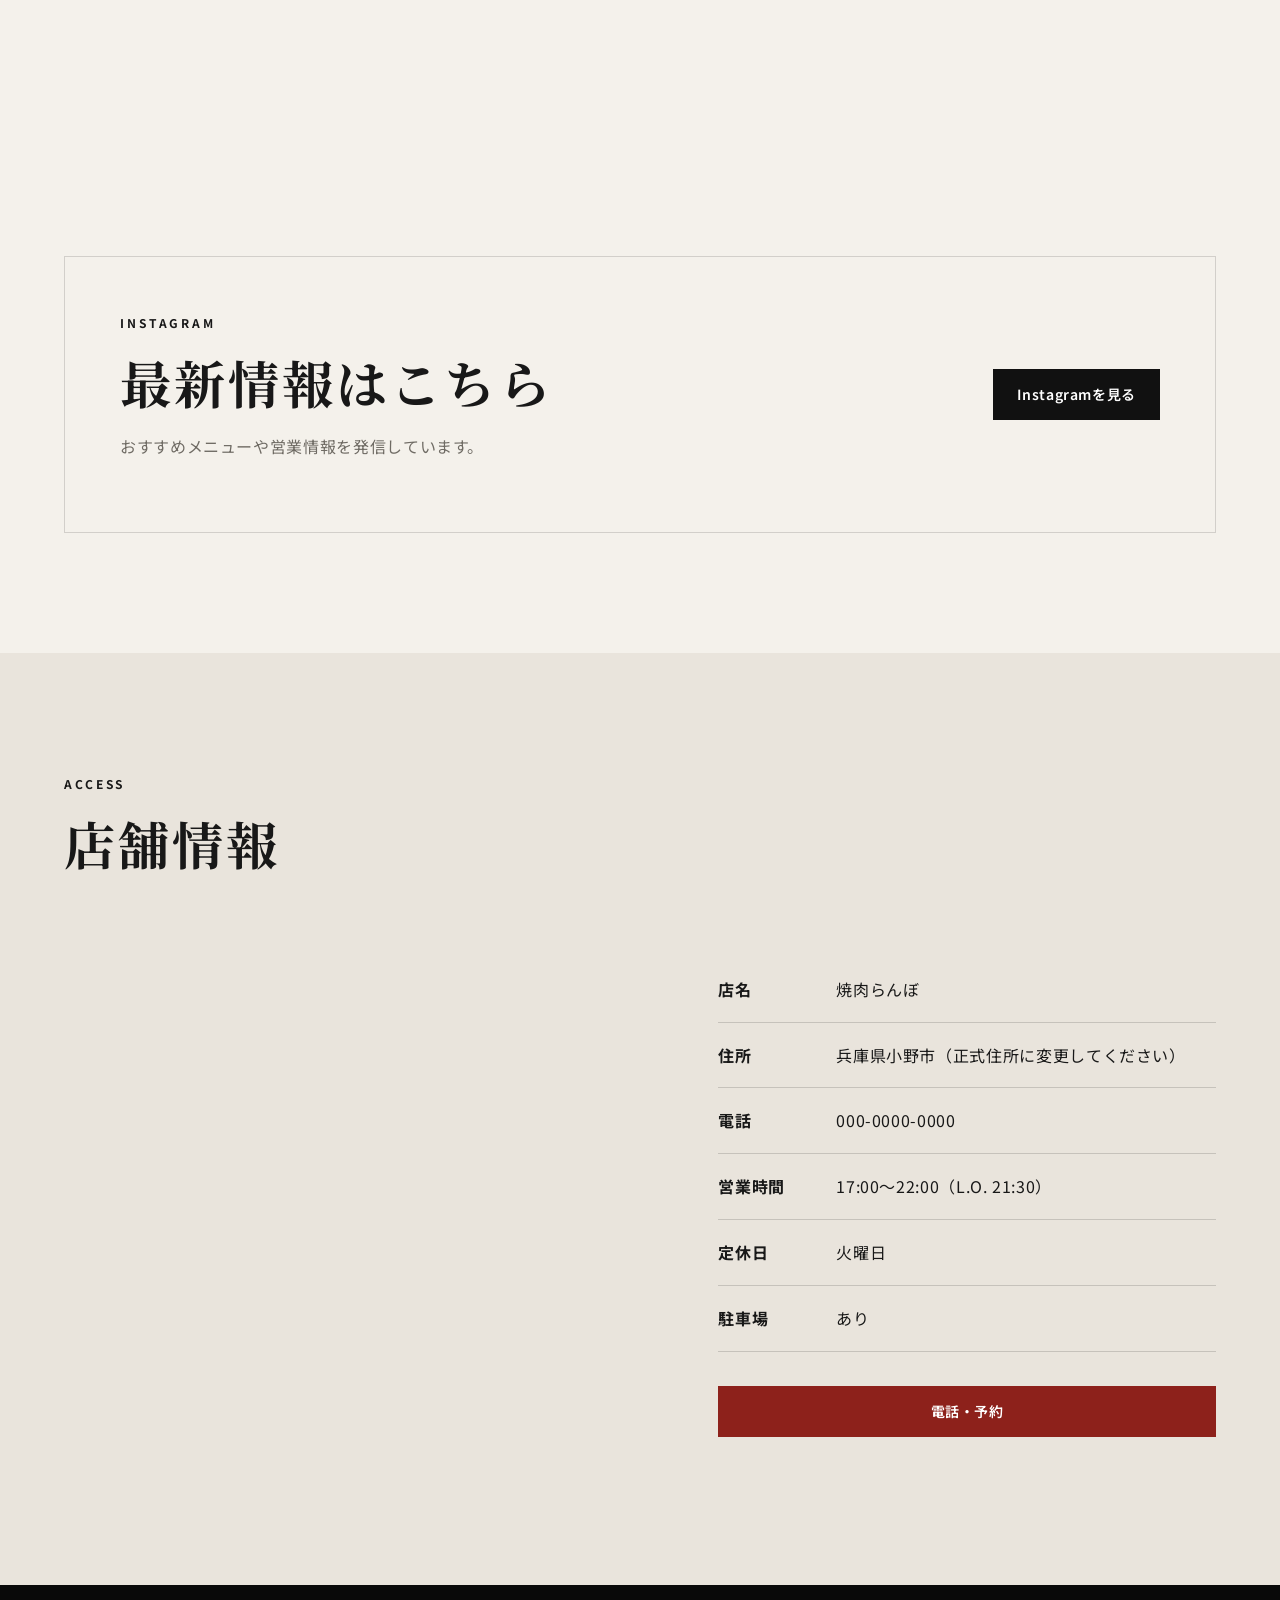
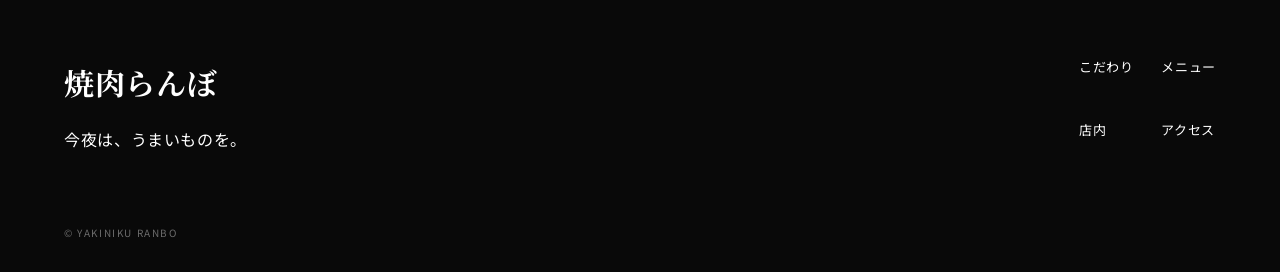
==== commit 63d8bdac: "Update index.html" ====
--- a/index.html
+++ b/index.html
@@ -33,7 +33,11 @@
 
   <main>
     <section class="hero" id="home">
-      <div class="hero-bg"></div>
+      <div class="hero-slider">
+  <div class="hero-slide active" style="background-image: url('画像/hero1.jpg');"></div>
+  <div class="hero-slide" style="background-image: url('画像/hero2.jpg');"></div>
+  <div class="hero-slide" style="background-image: url('画像/hero3.jpg');"></div>
+</div>
       <div class="hero-overlay"></div>
       <div class="hero-content reveal">
         <p class="eyebrow">YAKINIKU RANBO</p>
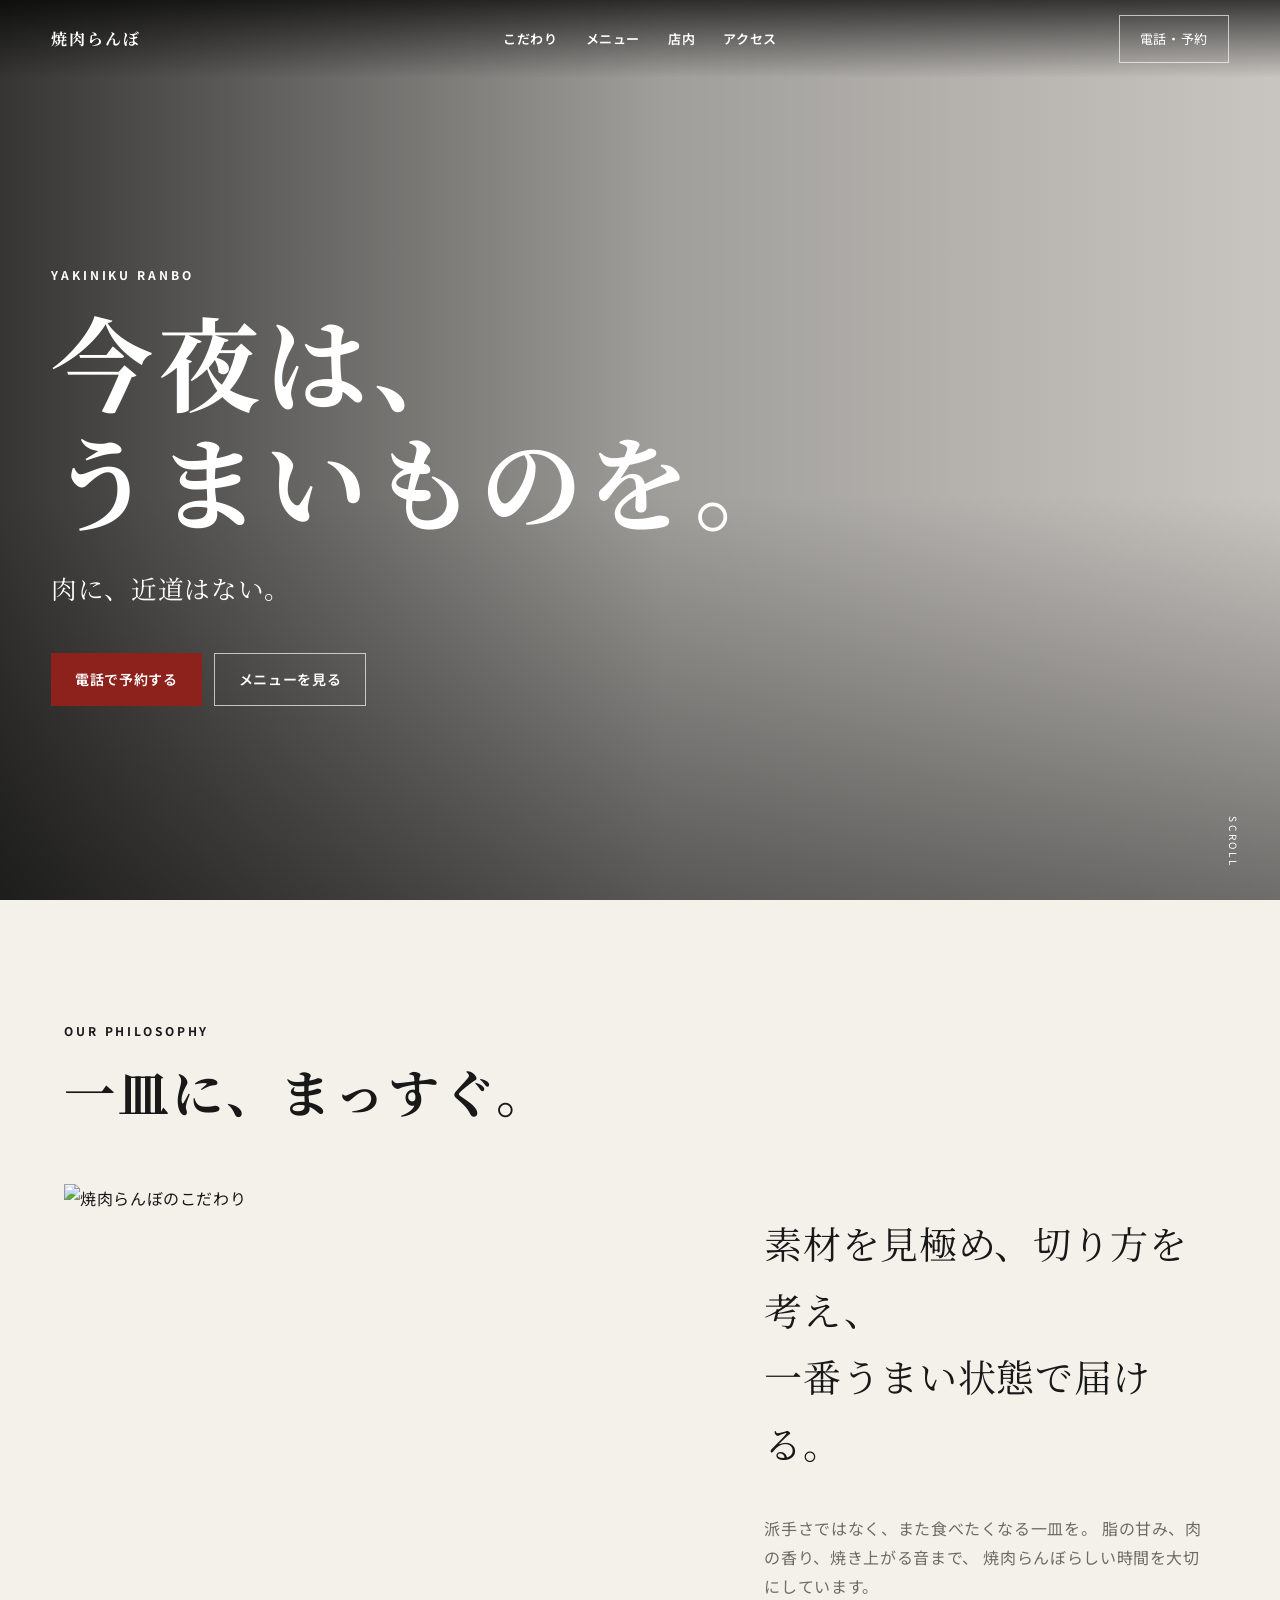
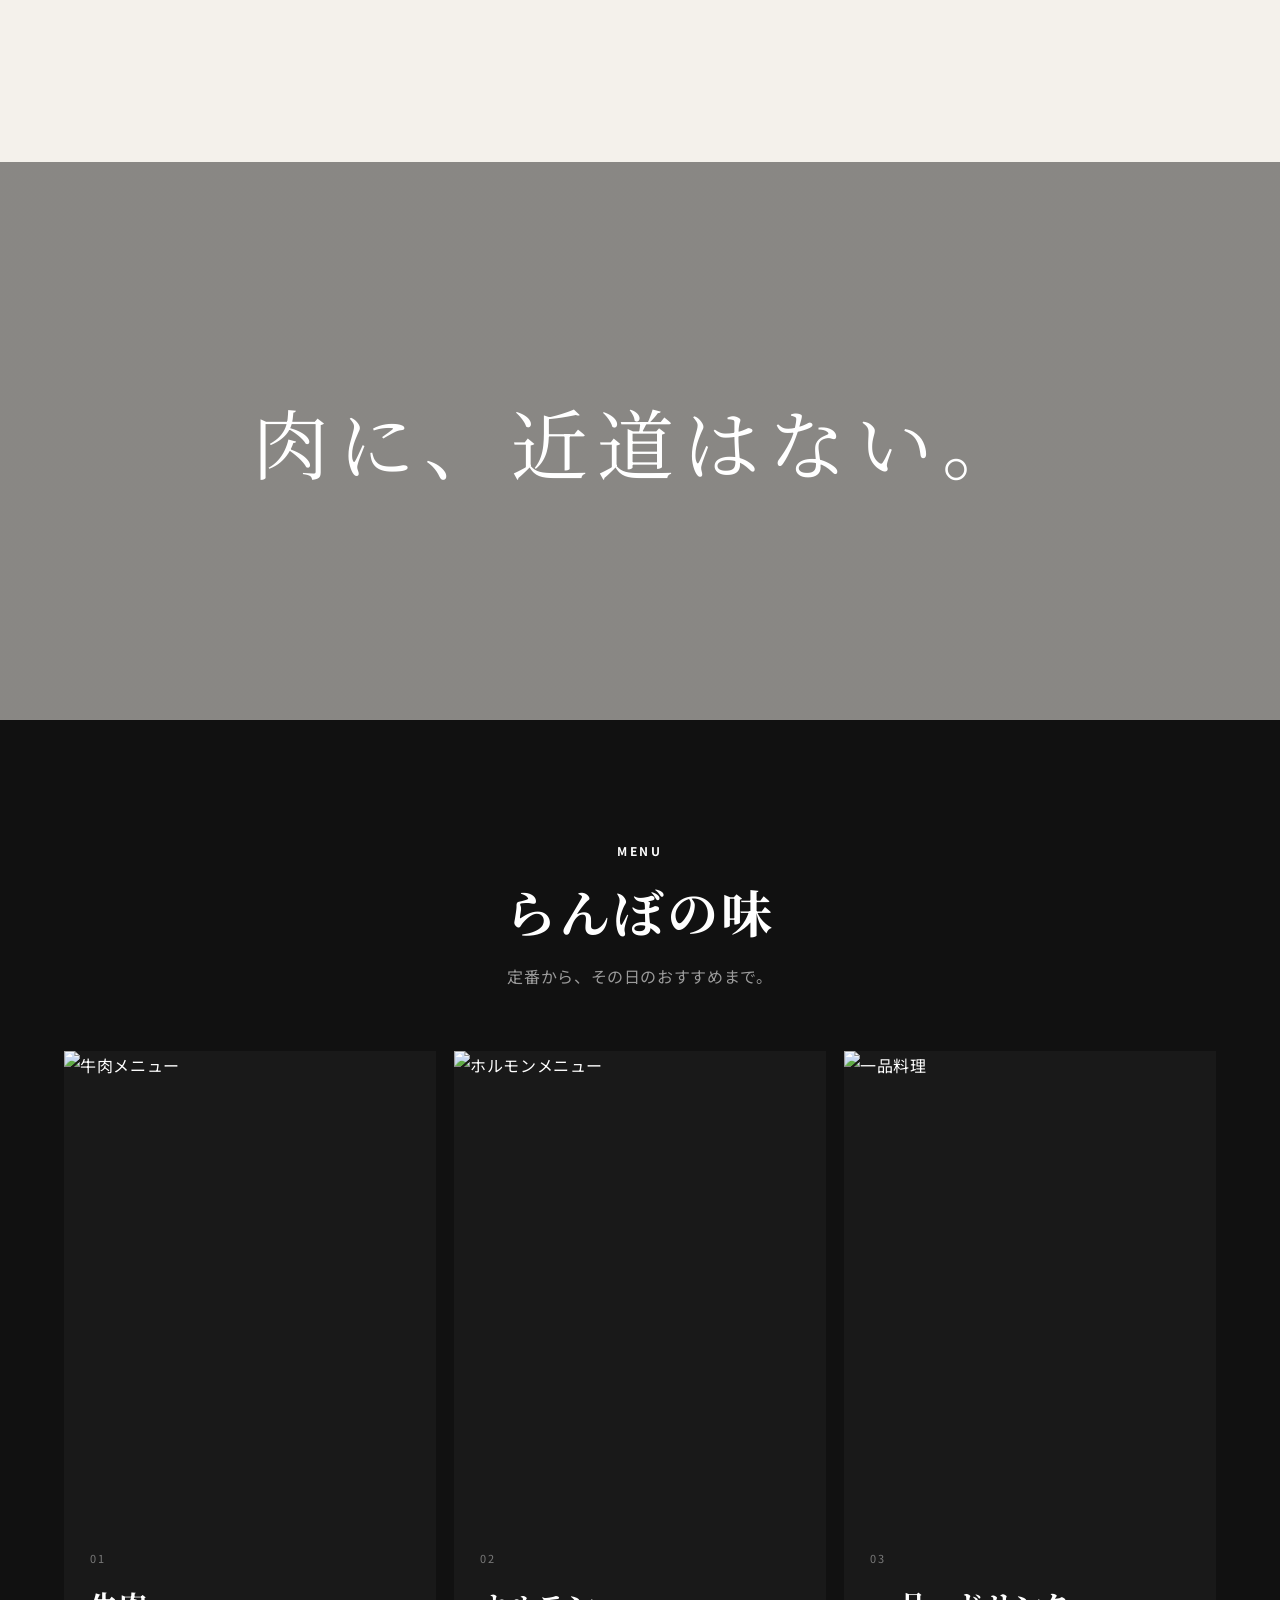
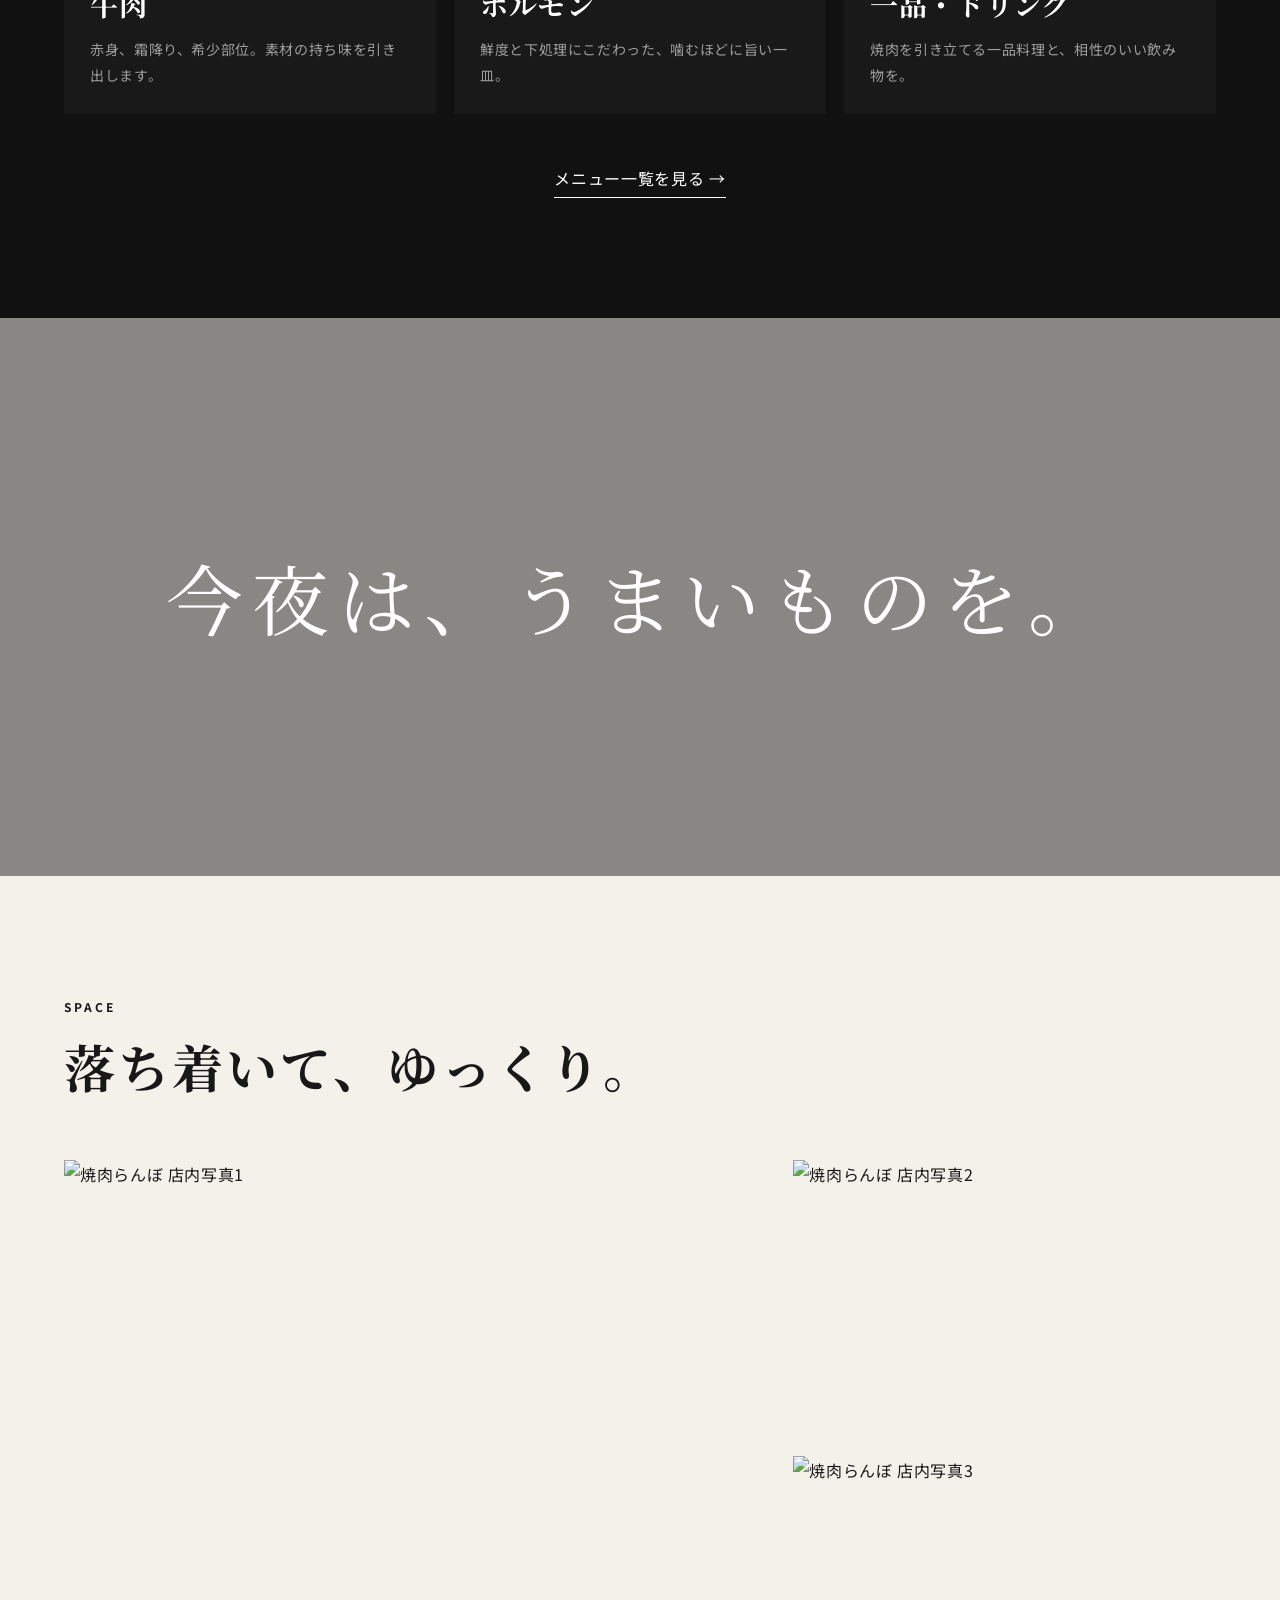
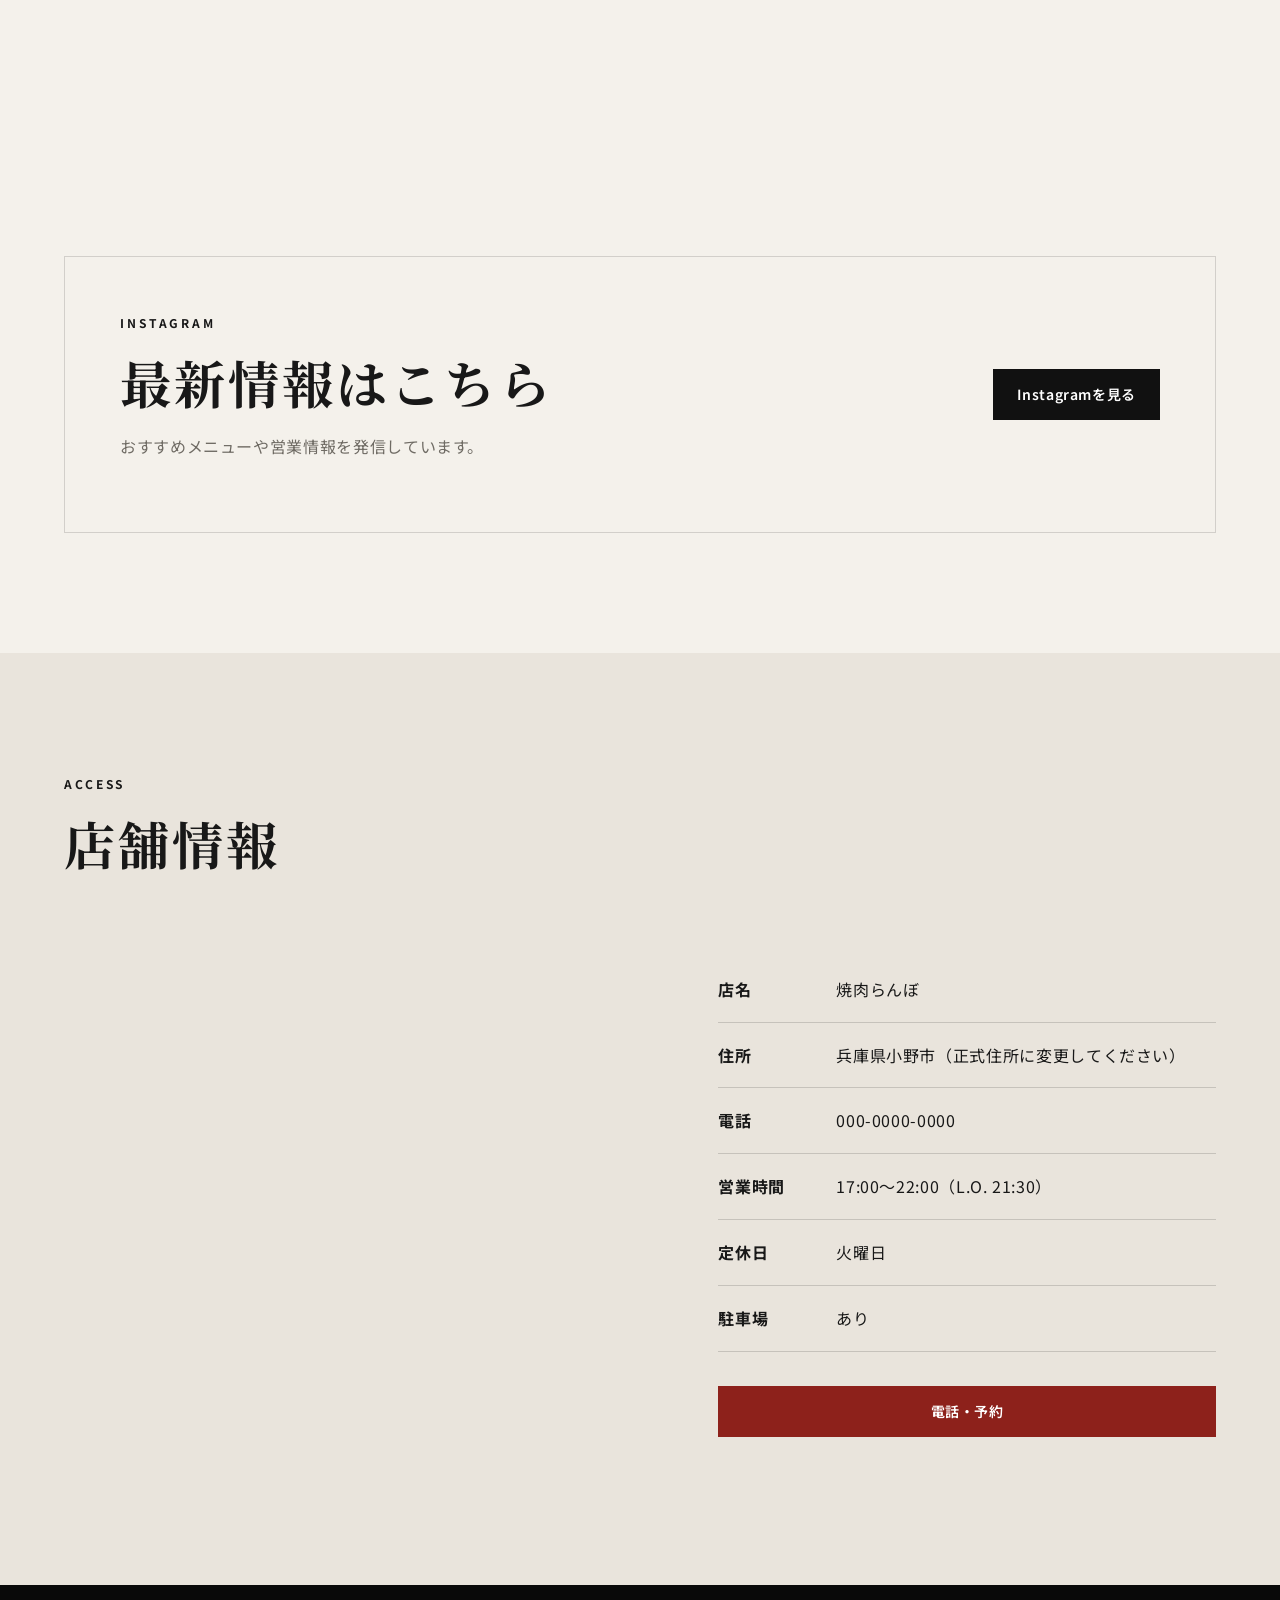
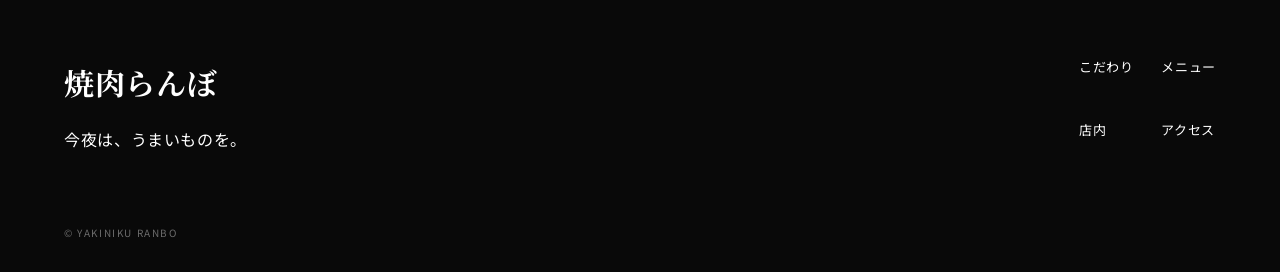
==== commit 17084d80: "index.html を更新" ====
--- a/index.html
+++ b/index.html
@@ -34,9 +34,9 @@
   <main>
     <section class="hero" id="home">
       <div class="hero-slider">
-  <div class="hero-slide active" style="background-image: url('画像/hero1.jpg');"></div>
-  <div class="hero-slide" style="background-image: url('画像/hero2.jpg');"></div>
-  <div class="hero-slide" style="background-image: url('画像/hero3.jpg');"></div>
+  <div class="hero-slide active" style="background-image: url('画像/hero1.JPG');"></div>
+  <div class="hero-slide" style="background-image: url('画像/hero2.JPG');"></div>
+  <div class="hero-slide" style="background-image: url('画像/hero3.JPG');"></div>
 </div>
       <div class="hero-overlay"></div>
       <div class="hero-content reveal">
--- a/style.css
+++ b/style.css
@@ -703,3 +703,23 @@
     gap: 4px;
   }
 }
+/* ===== Hero Slider ===== */
+
+.hero-slider {
+    position: absolute;
+    inset: 0;
+    overflow: hidden;
+}
+
+.hero-slide {
+    position: absolute;
+    inset: 0;
+    background-size: cover;
+    background-position: center;
+    opacity: 0;
+    transition: opacity 1s ease;
+}
+
+.hero-slide.active {
+    opacity: 1;
+}
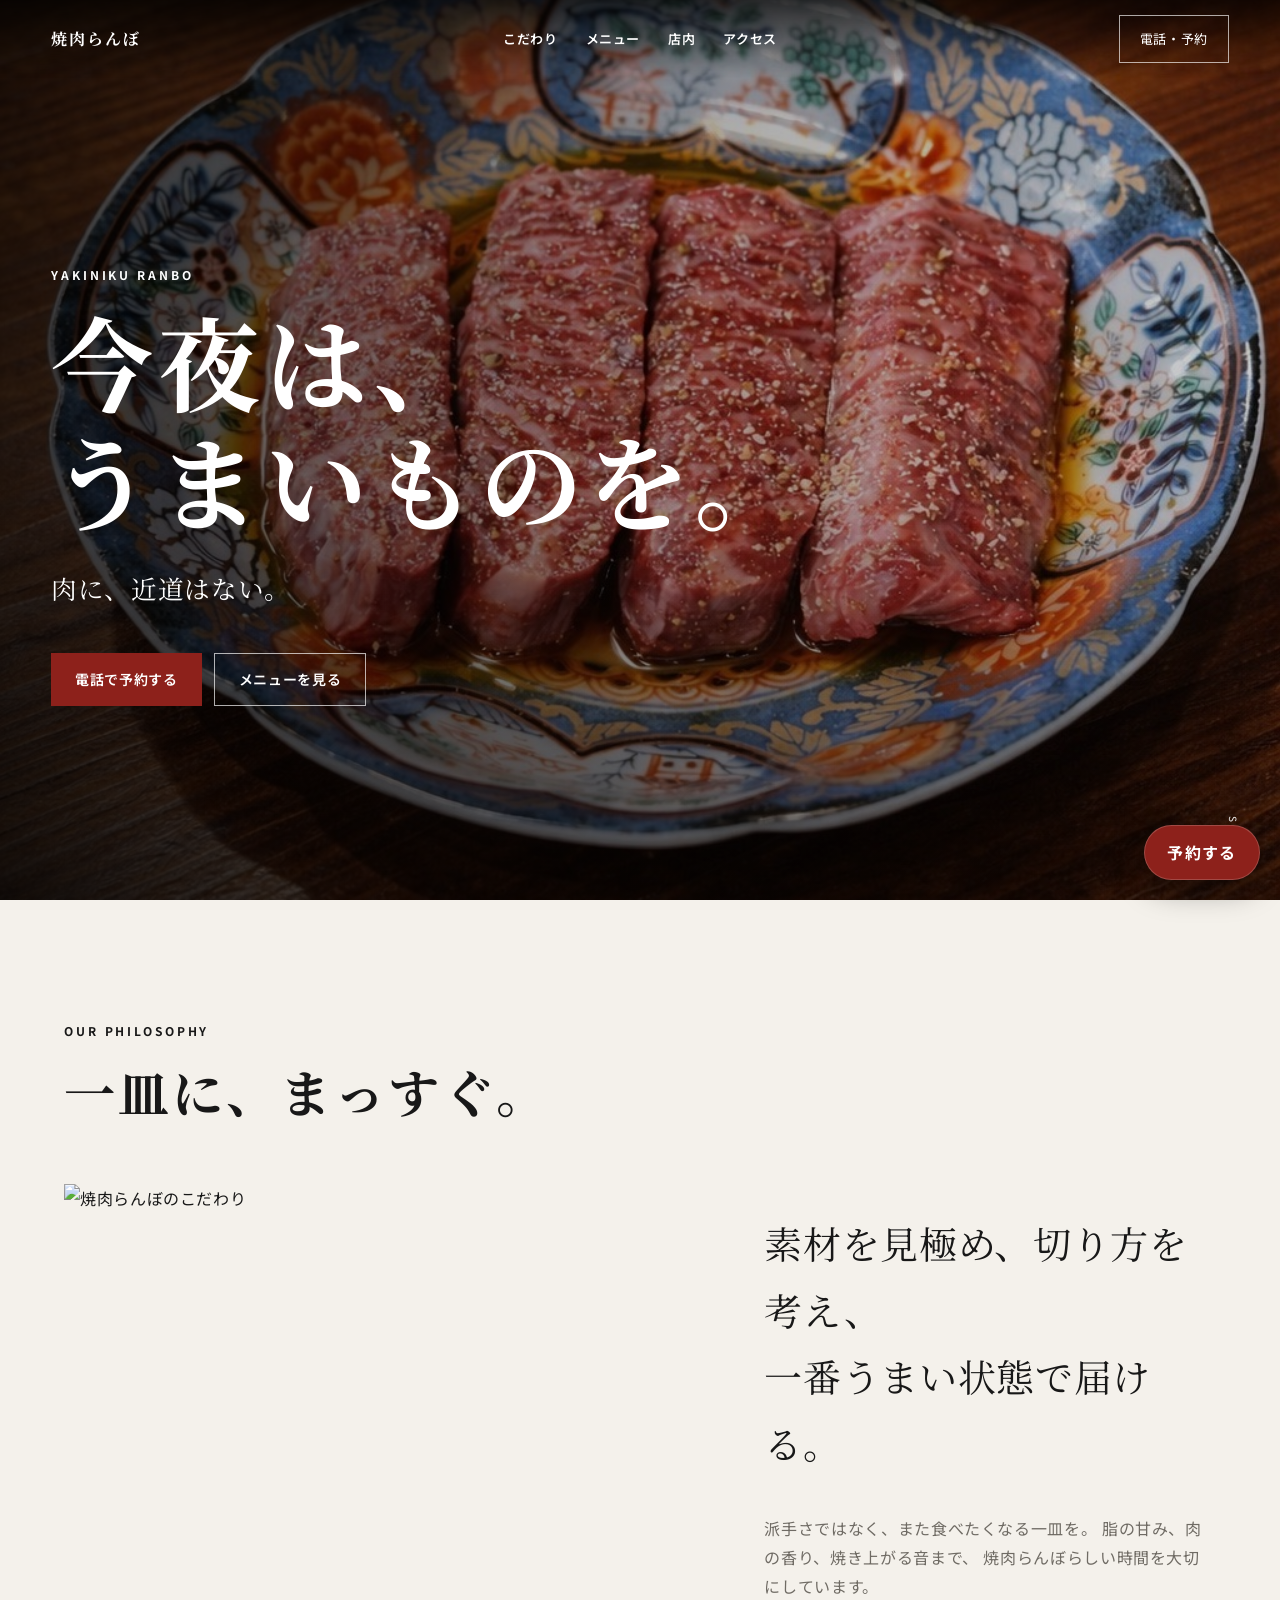
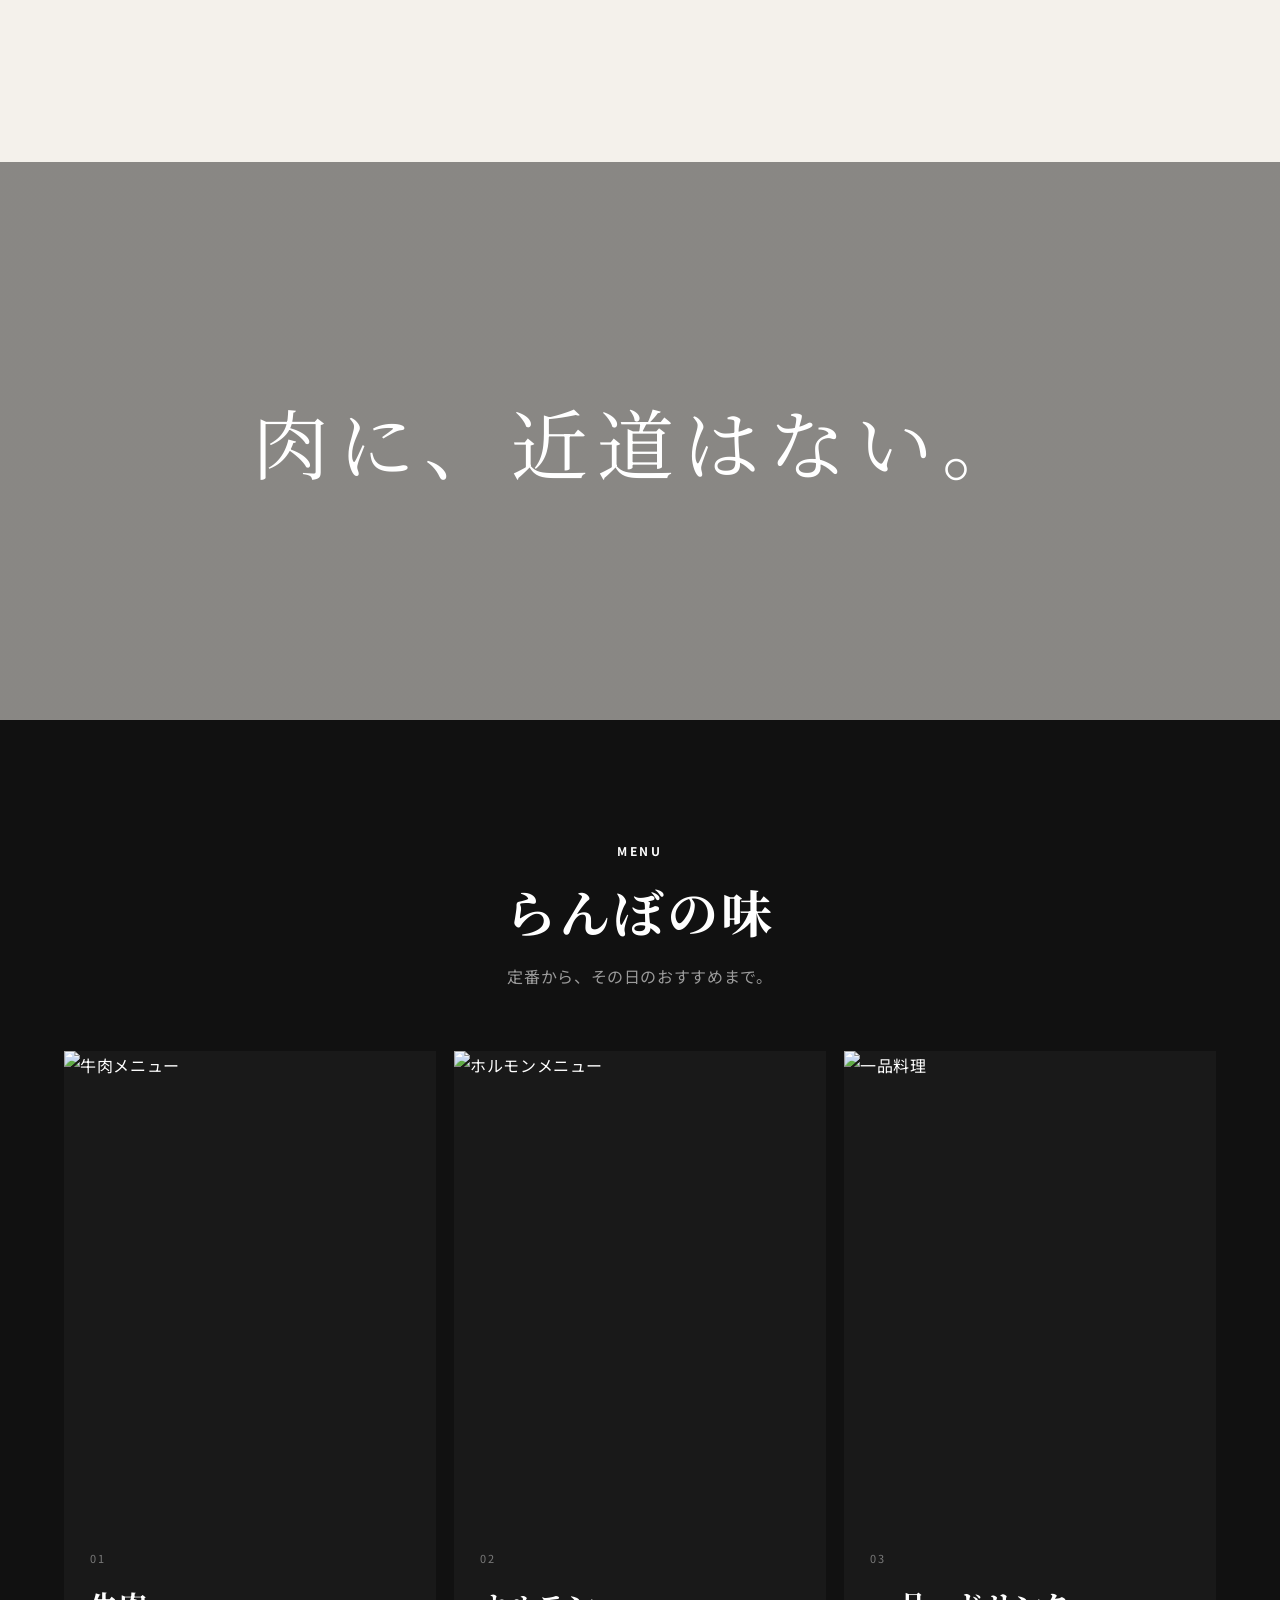
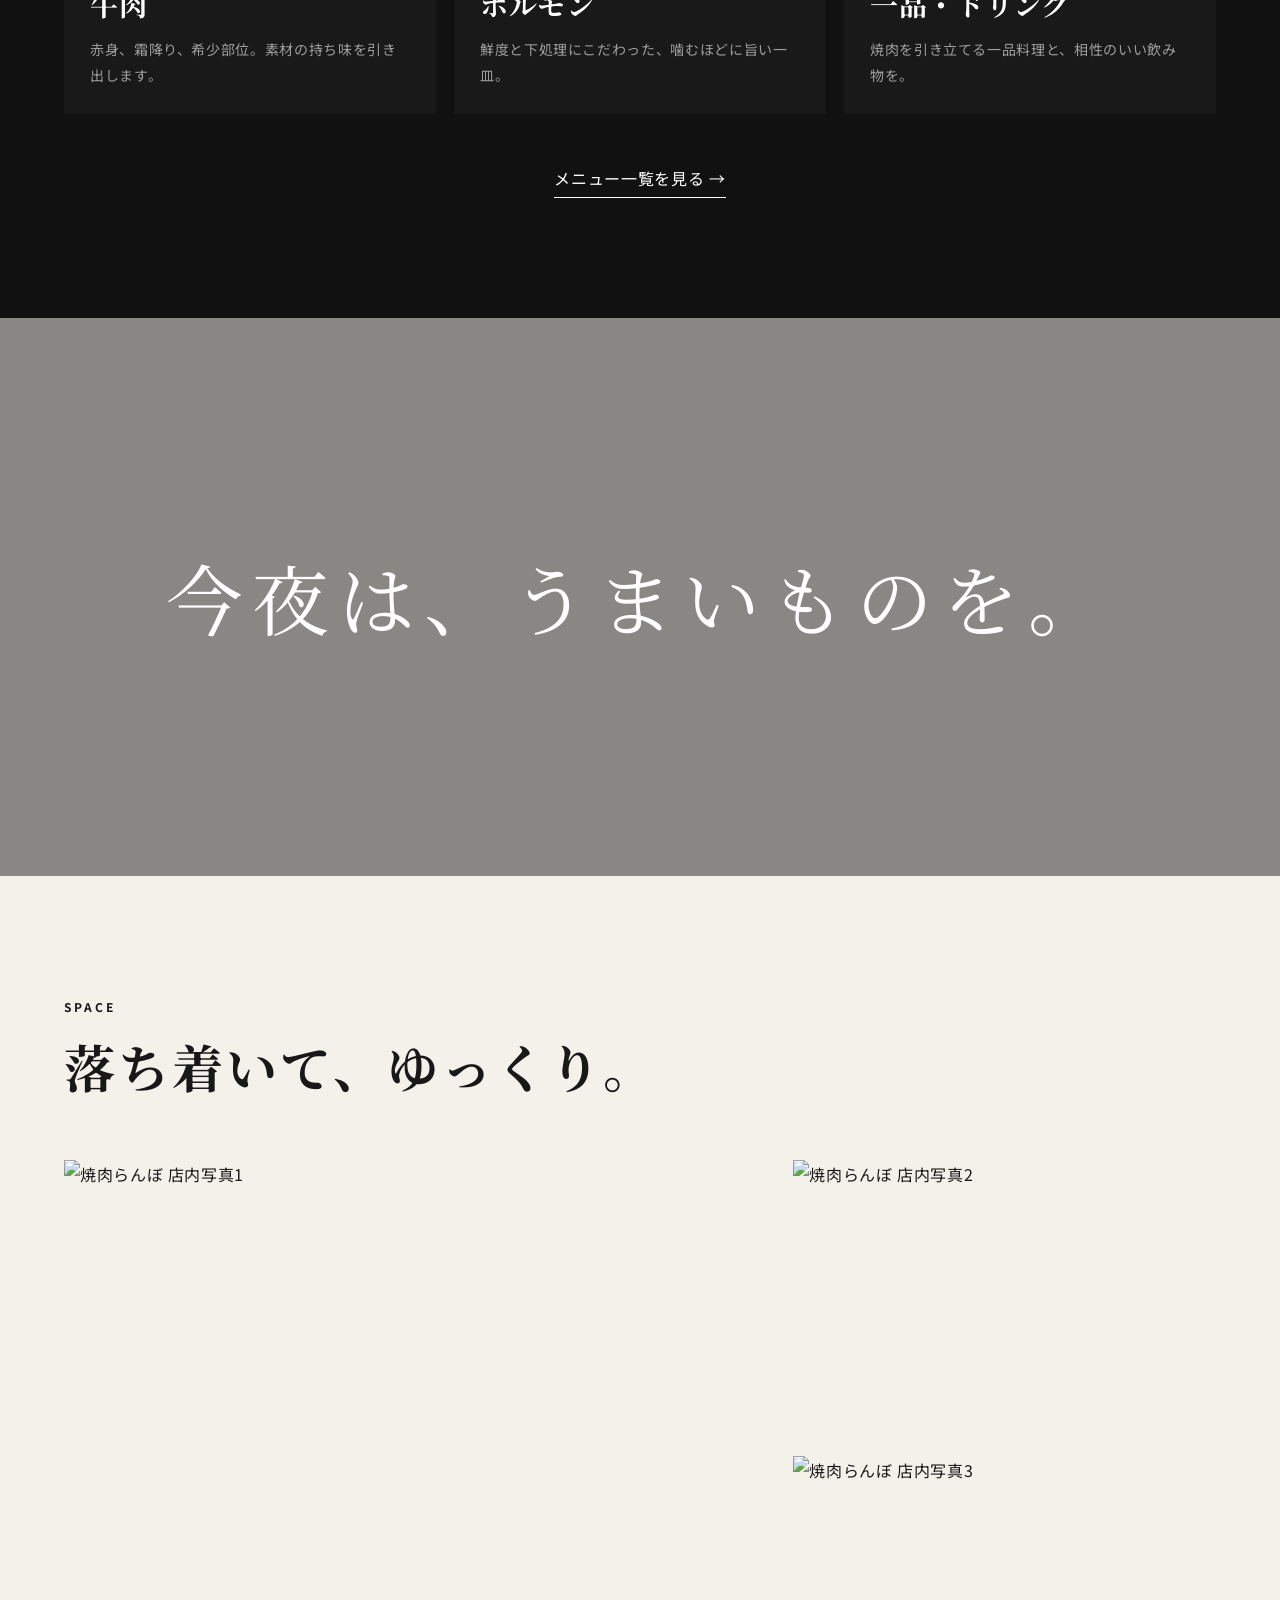
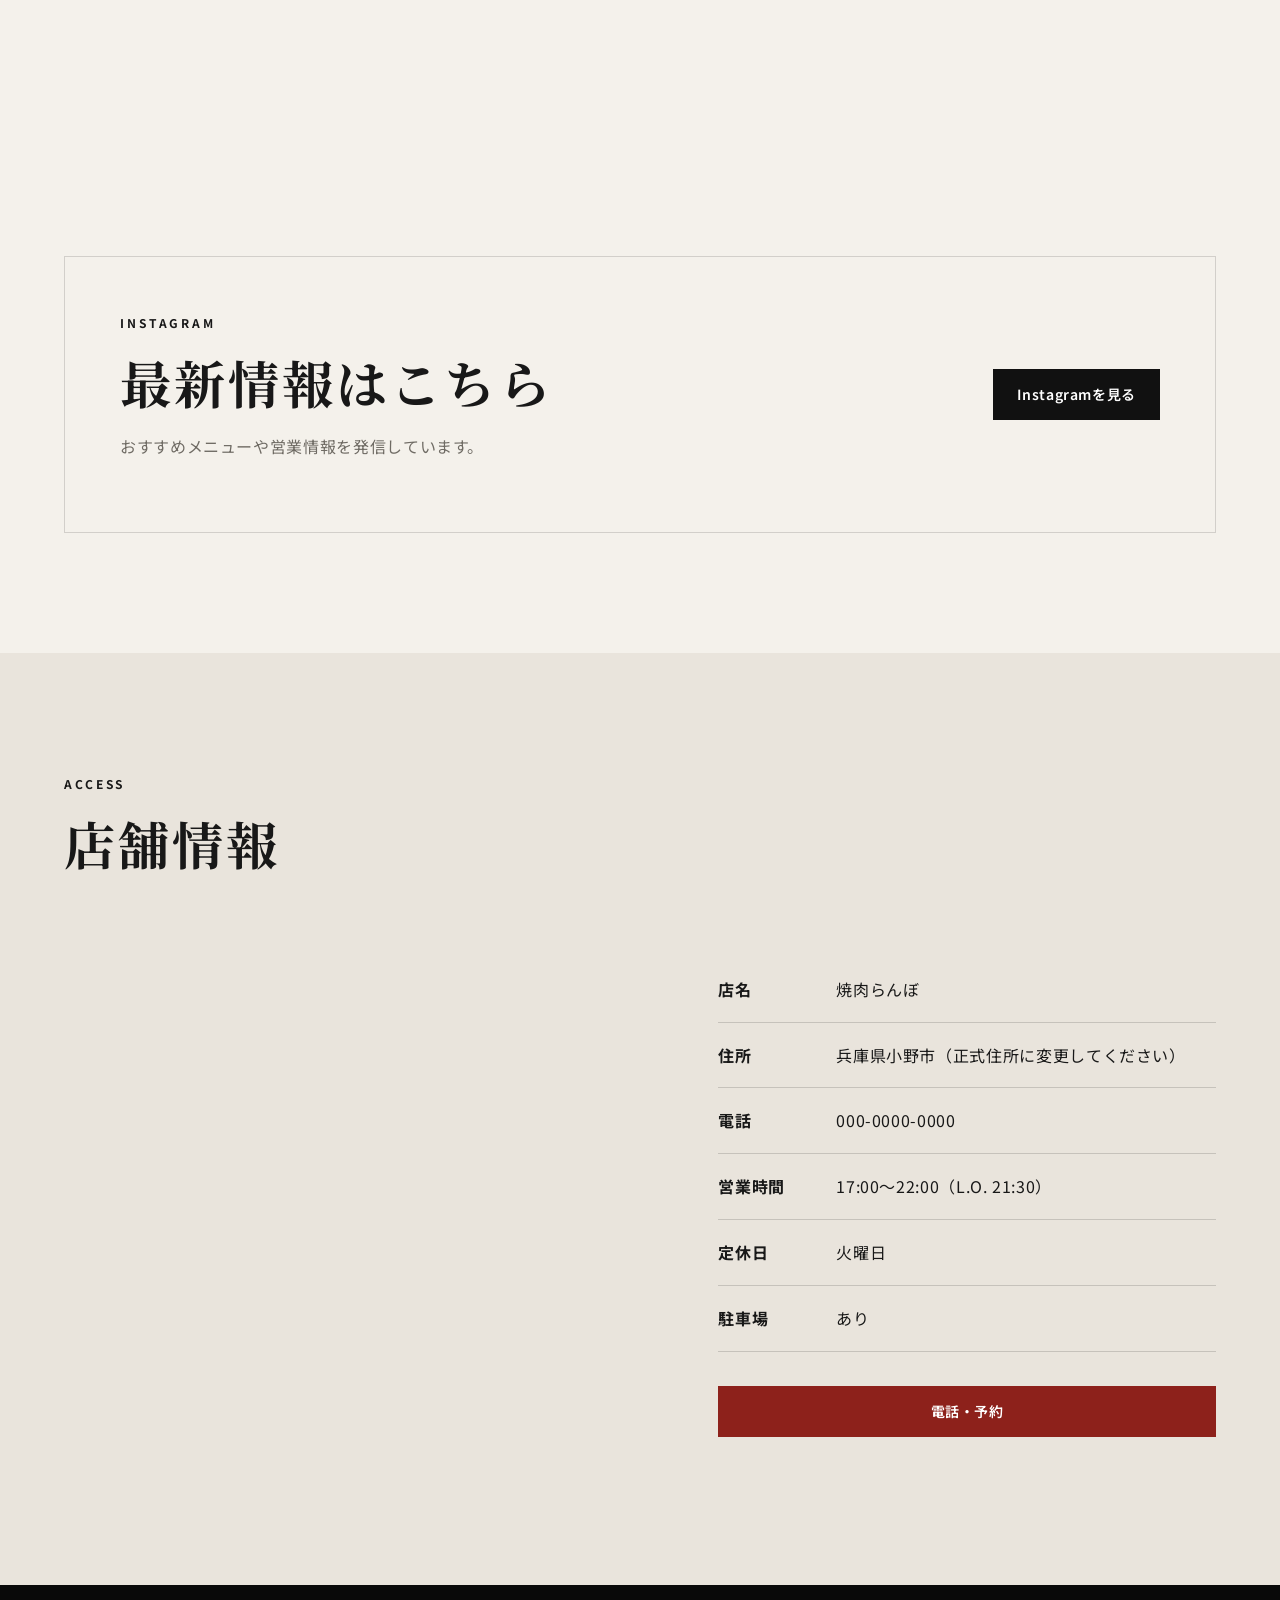
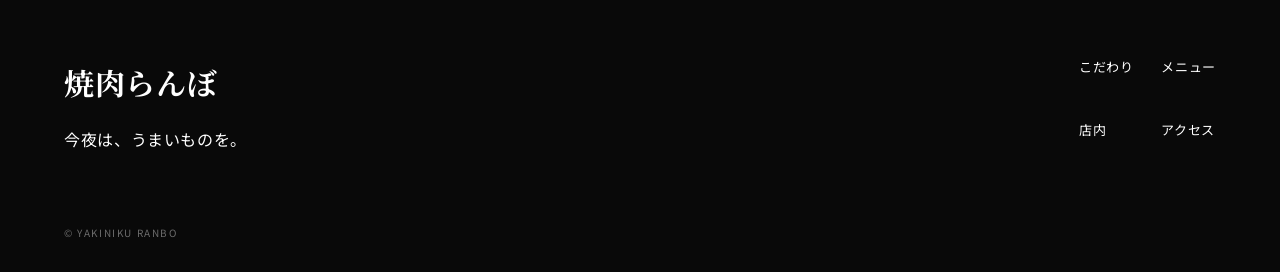
==== commit f3a56eeb: "予約方法を選べる固定ボタンを追加" ====
--- a/index.html
+++ b/index.html
@@ -34,9 +34,9 @@
   <main>
     <section class="hero" id="home">
       <div class="hero-slider">
-  <div class="hero-slide active" style="background-image: url('画像/hero1.JPG');"></div>
-  <div class="hero-slide" style="background-image: url('画像/hero2.JPG');"></div>
-  <div class="hero-slide" style="background-image: url('画像/hero3.JPG');"></div>
+  <div class="hero-slide active" style="background-image:url('images/hero1.JPG');"></div>
+  <div class="hero-slide" style="background-image:url('images/hero2.JPG');"></div>
+  <div class="hero-slide" style="background-image:url('images/hero3.JPG');"></div>
 </div>
       <div class="hero-overlay"></div>
       <div class="hero-content reveal">
@@ -204,7 +204,35 @@
     <p class="copyright">© YAKINIKU RANBO</p>
   </footer>
 
-  <a class="mobile-reserve" href="tel:0000000000">電話・予約</a>
+  <button class="reserve-trigger" id="reserveTrigger" type="button" aria-label="予約方法を選ぶ" aria-expanded="false" aria-controls="reserveDialog">
+    予約する
+  </button>
+
+  <div class="reserve-modal" id="reserveDialog" aria-hidden="true">
+    <div class="reserve-backdrop" data-reserve-close></div>
+    <div class="reserve-sheet" role="dialog" aria-modal="true" aria-labelledby="reserveTitle" tabindex="-1">
+      <div class="reserve-sheet-inner">
+        <h2 id="reserveTitle">ご予約方法をお選びください</h2>
+        <div class="reserve-options">
+          <a class="reserve-option" href="tel:0794-63-2915" aria-label="電話で予約する 0794-63-2915">
+            <svg aria-hidden="true" viewBox="0 0 24 24" width="24" height="24" fill="none" stroke="currentColor" stroke-width="1.8" stroke-linecap="round" stroke-linejoin="round">
+              <path d="M22 16.92v3a2 2 0 0 1-2.18 2 19.79 19.79 0 0 1-8.63-3.07 19.5 19.5 0 0 1-6-6A19.79 19.79 0 0 1 2.12 4.18 2 2 0 0 1 4.11 2h3a2 2 0 0 1 2 1.72c.12.9.33 1.78.62 2.63a2 2 0 0 1-.45 2.11L8 9.73a16 16 0 0 0 6 6l1.27-1.27a2 2 0 0 1 2.11-.45c.85.29 1.73.5 2.63.62A2 2 0 0 1 22 16.92z"></path>
+            </svg>
+            <span><strong>電話で予約する</strong><small>0794-63-2915</small></span>
+          </a>
+          <a class="reserve-option" href="https://www.instagram.com/yakiniku.lanbo_ono" target="_blank" rel="noopener noreferrer" aria-label="InstagramのDMで予約する（新しいタブで開きます）">
+            <svg aria-hidden="true" viewBox="0 0 24 24" width="24" height="24" fill="none" stroke="currentColor" stroke-width="1.8">
+              <rect x="3" y="3" width="18" height="18" rx="5"></rect>
+              <circle cx="12" cy="12" r="4"></circle>
+              <circle cx="17.5" cy="6.5" r="1" fill="currentColor" stroke="none"></circle>
+            </svg>
+            <span><strong>Instagramで予約する</strong><small>DMからご予約ください</small></span>
+          </a>
+        </div>
+        <button class="reserve-close" type="button" data-reserve-close aria-label="予約メニューを閉じる">閉じる</button>
+      </div>
+    </div>
+  </div>
 
   <script src="script.js"></script>
 </body>
--- a/style.css
+++ b/style.css
@@ -512,8 +512,162 @@
   letter-spacing: .16em;
 }
 
-.mobile-reserve {
-  display: none;
+/* ===== Reservation sheet ===== */
+body.reserve-open {
+  overflow: hidden;
+}
+
+.reserve-trigger {
+  position: fixed;
+  z-index: 1100;
+  right: max(20px, env(safe-area-inset-right));
+  bottom: max(20px, calc(env(safe-area-inset-bottom) + 12px));
+  min-width: 116px;
+  min-height: 52px;
+  padding: 12px 22px;
+  border: 1px solid rgba(255,255,255,.18);
+  border-radius: 999px;
+  color: #fff;
+  background: var(--accent);
+  box-shadow: 0 10px 30px rgba(0,0,0,.38);
+  font-weight: 700;
+  letter-spacing: .08em;
+  cursor: pointer;
+  transition: transform .2s ease, box-shadow .2s ease;
+}
+
+.reserve-trigger:hover {
+  transform: translateY(-2px);
+  box-shadow: 0 14px 34px rgba(0,0,0,.46);
+}
+
+.reserve-trigger:focus-visible,
+.reserve-option:focus-visible,
+.reserve-close:focus-visible {
+  outline: 2px solid #fff;
+  outline-offset: 3px;
+}
+
+.reserve-modal {
+  position: fixed;
+  z-index: 2000;
+  inset: 0;
+  visibility: hidden;
+  pointer-events: none;
+  transition: visibility 0s linear .25s;
+}
+
+.reserve-modal.is-open {
+  visibility: visible;
+  pointer-events: auto;
+  transition-delay: 0s;
+}
+
+.reserve-backdrop {
+  position: absolute;
+  inset: 0;
+  background: rgba(0,0,0,.72);
+  opacity: 0;
+  transition: opacity .25s ease;
+}
+
+.reserve-modal.is-open .reserve-backdrop {
+  opacity: 1;
+}
+
+.reserve-sheet {
+  position: absolute;
+  left: 50%;
+  bottom: 0;
+  width: min(100%, 560px);
+  max-height: min(82svh, 680px);
+  color: #fff;
+  background: #111;
+  border: 1px solid rgba(255,255,255,.12);
+  border-bottom: 0;
+  border-radius: 22px 22px 0 0;
+  box-shadow: 0 -16px 50px rgba(0,0,0,.45);
+  overflow-y: auto;
+  overscroll-behavior: contain;
+  transform: translate(-50%, 100%);
+  transition: transform .25s ease;
+}
+
+.reserve-modal.is-open .reserve-sheet {
+  transform: translate(-50%, 0);
+}
+
+.reserve-sheet-inner {
+  padding: 28px 24px max(24px, calc(env(safe-area-inset-bottom) + 18px));
+}
+
+.reserve-sheet h2 {
+  margin: 0 0 22px;
+  font-family: "Noto Serif JP", serif;
+  font-size: clamp(20px, 5vw, 26px);
+  line-height: 1.5;
+  text-align: center;
+}
+
+.reserve-options {
+  display: grid;
+  gap: 12px;
+}
+
+.reserve-option {
+  min-height: 72px;
+  padding: 14px 18px;
+  display: flex;
+  align-items: center;
+  gap: 16px;
+  border: 1px solid rgba(255,255,255,.14);
+  border-radius: 14px;
+  background: #1a1a1a;
+  transition: border-color .2s ease, background .2s ease;
+}
+
+.reserve-option:hover {
+  border-color: rgba(141,33,27,.85);
+  background: #211716;
+}
+
+.reserve-option svg {
+  flex: 0 0 auto;
+  color: #d85a50;
+}
+
+.reserve-option span {
+  display: grid;
+  gap: 2px;
+}
+
+.reserve-option strong {
+  font-size: 15px;
+}
+
+.reserve-option small {
+  color: rgba(255,255,255,.58);
+  font-size: 12px;
+}
+
+.reserve-close {
+  width: 100%;
+  min-height: 48px;
+  margin-top: 18px;
+  border: 0;
+  border-radius: 12px;
+  color: rgba(255,255,255,.82);
+  background: #292929;
+  font-weight: 600;
+  cursor: pointer;
+}
+
+@media (prefers-reduced-motion: reduce) {
+  .reserve-modal,
+  .reserve-backdrop,
+  .reserve-sheet {
+    transition-duration: .01ms;
+  }
 }
 
 /* ===== Reveal animation ===== */
@@ -642,24 +796,12 @@
     flex-direction: column;
   }
 
-  .mobile-reserve {
-    position: fixed;
-    z-index: 999;
-    left: 16px;
-    right: 16px;
-    bottom: max(14px, env(safe-area-inset-bottom));
-    min-height: 52px;
-    display: flex;
-    align-items: center;
-    justify-content: center;
-    color: #fff;
-    background: var(--accent);
-    box-shadow: 0 10px 30px rgba(0,0,0,.25);
-    font-weight: 700;
-  }
-
-  body {
-    padding-bottom: 82px;
+  .reserve-trigger {
+    right: max(16px, env(safe-area-inset-right));
+    bottom: max(16px, calc(env(safe-area-inset-bottom) + 10px));
+    min-width: 108px;
+    min-height: 50px;
+    padding: 11px 18px;
   }
 }
 
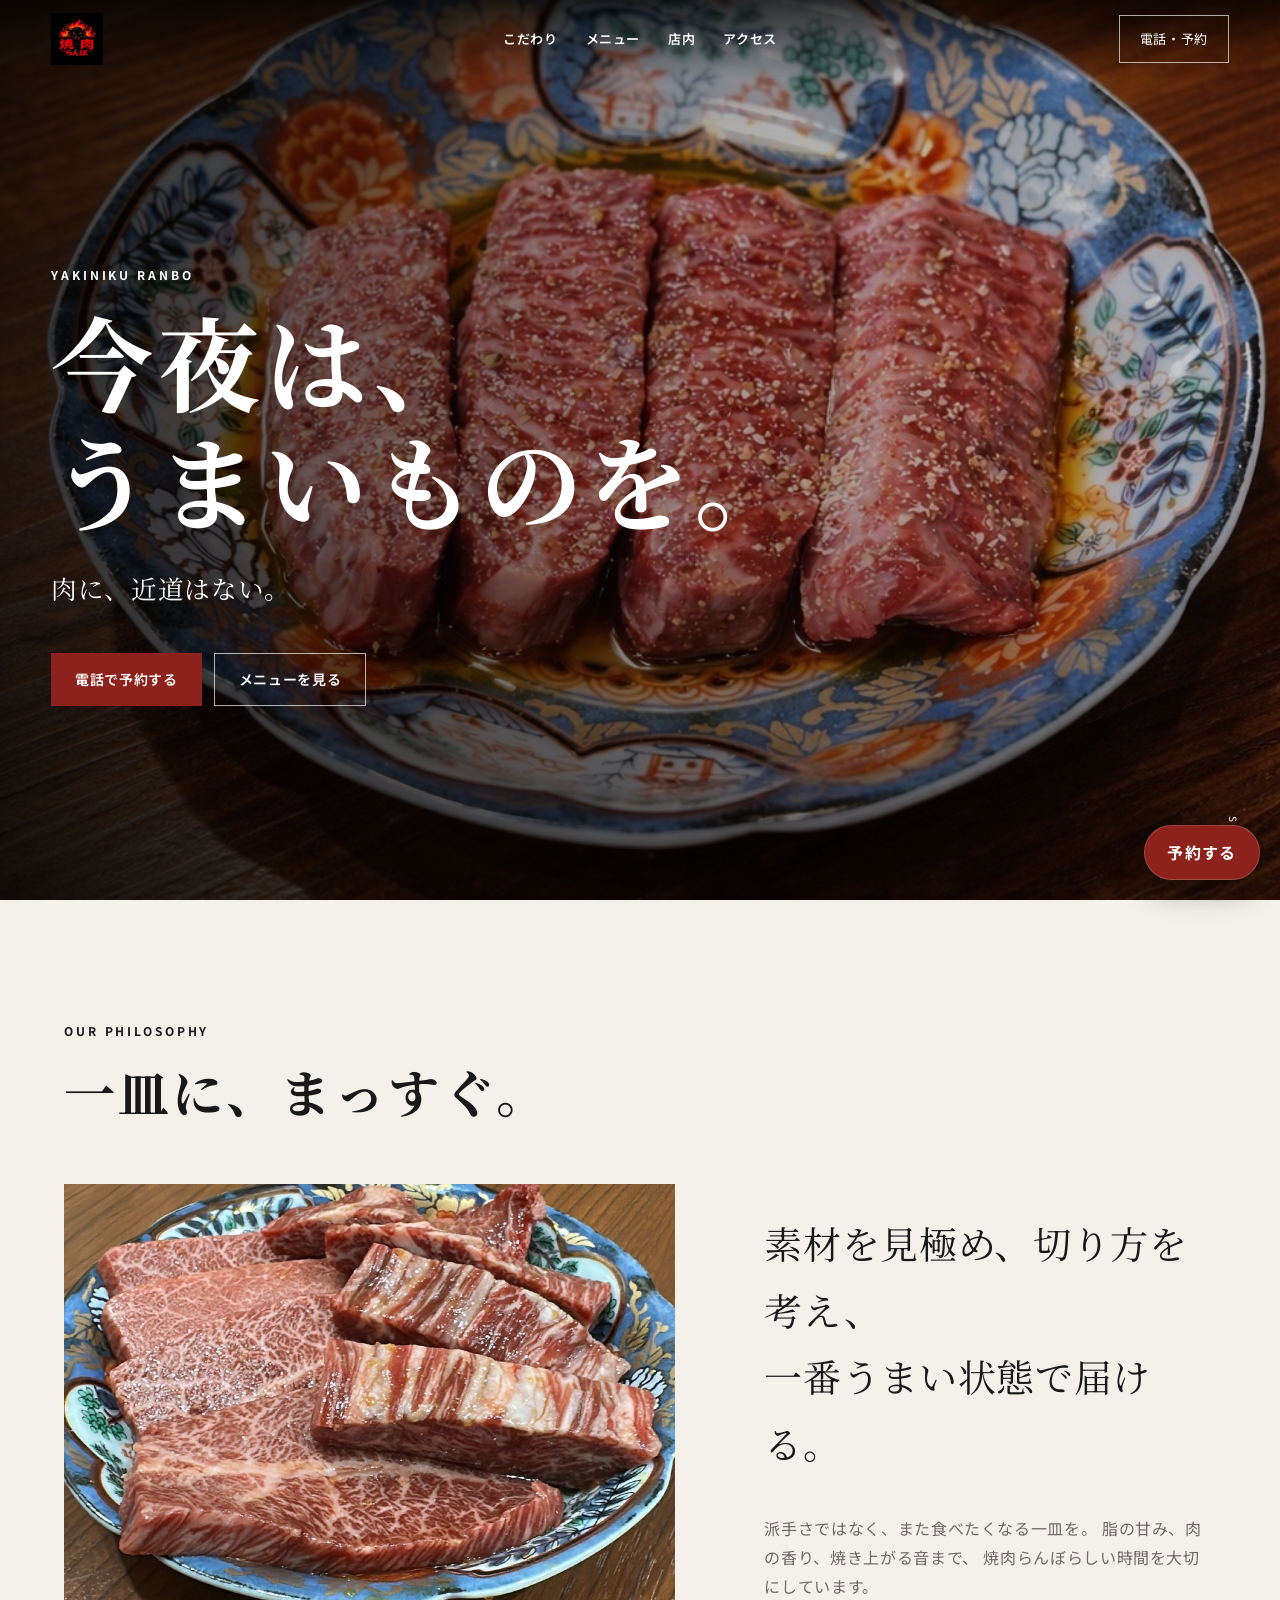
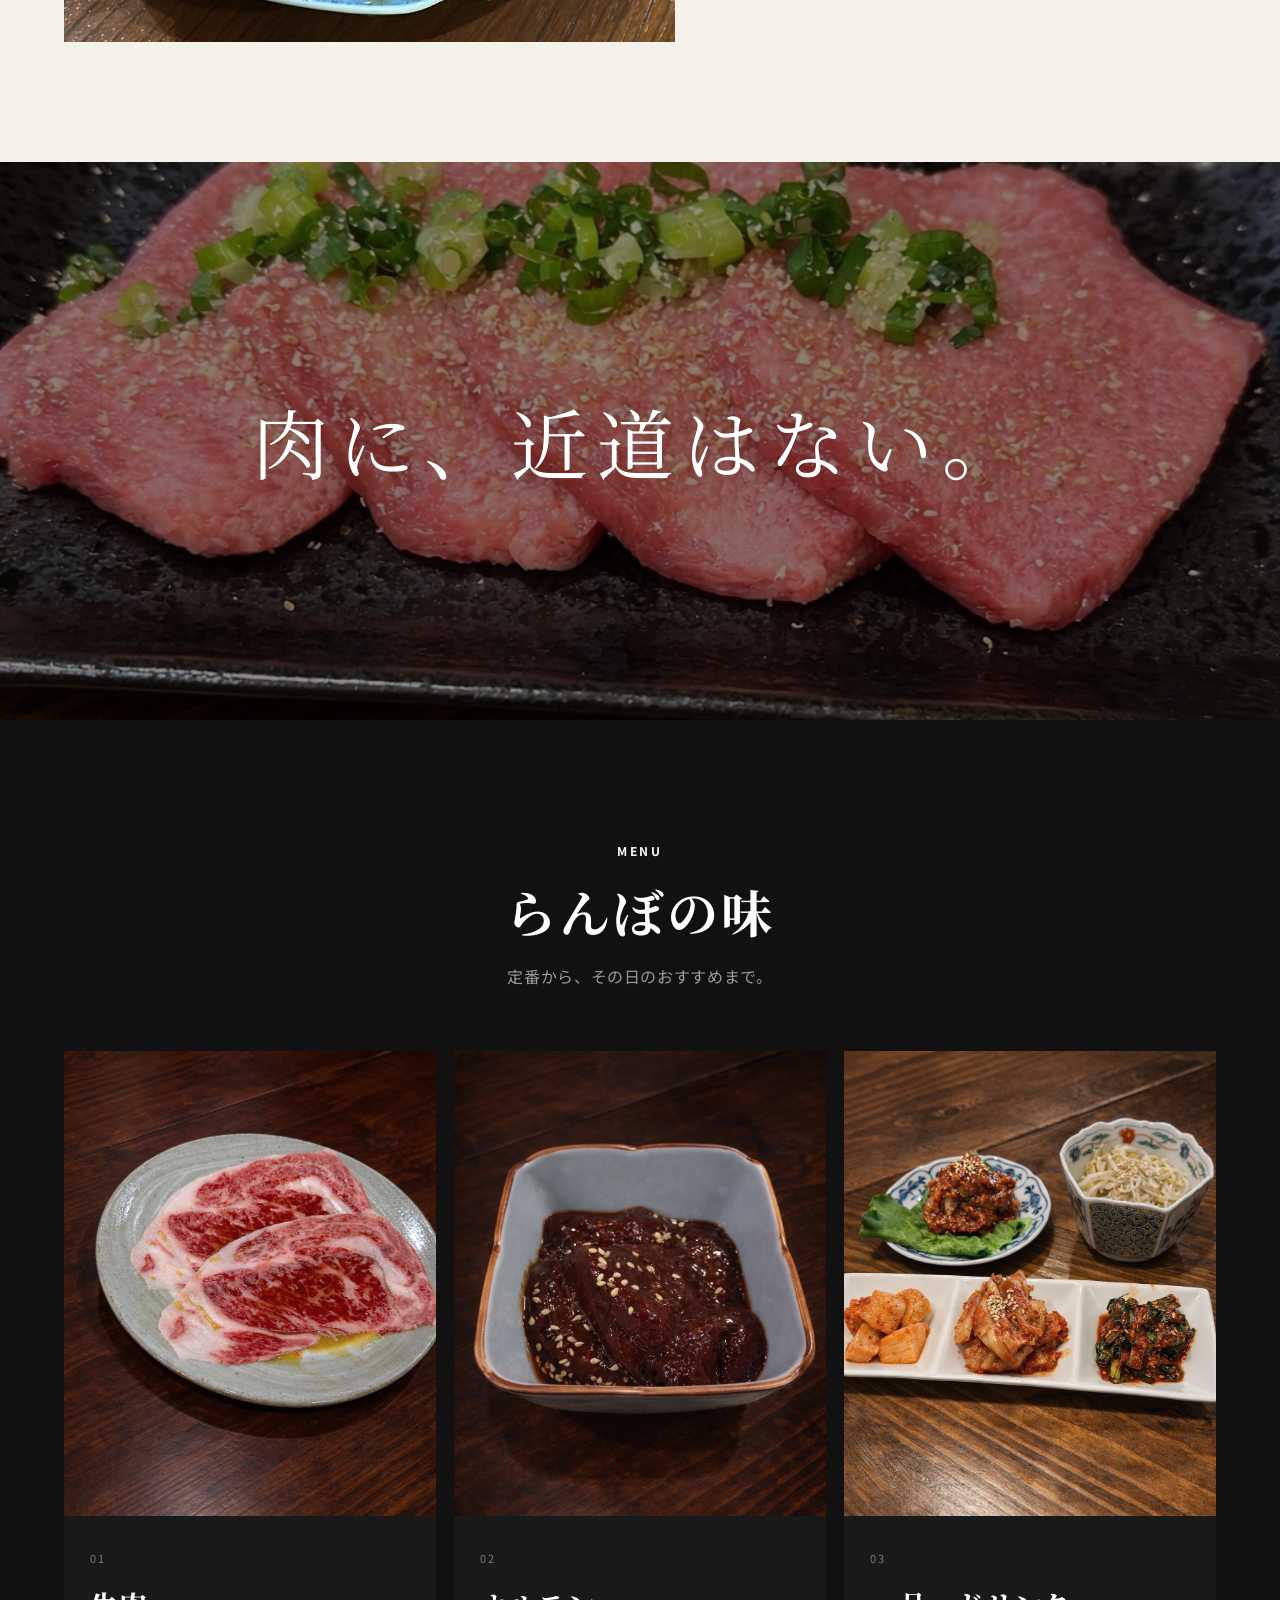
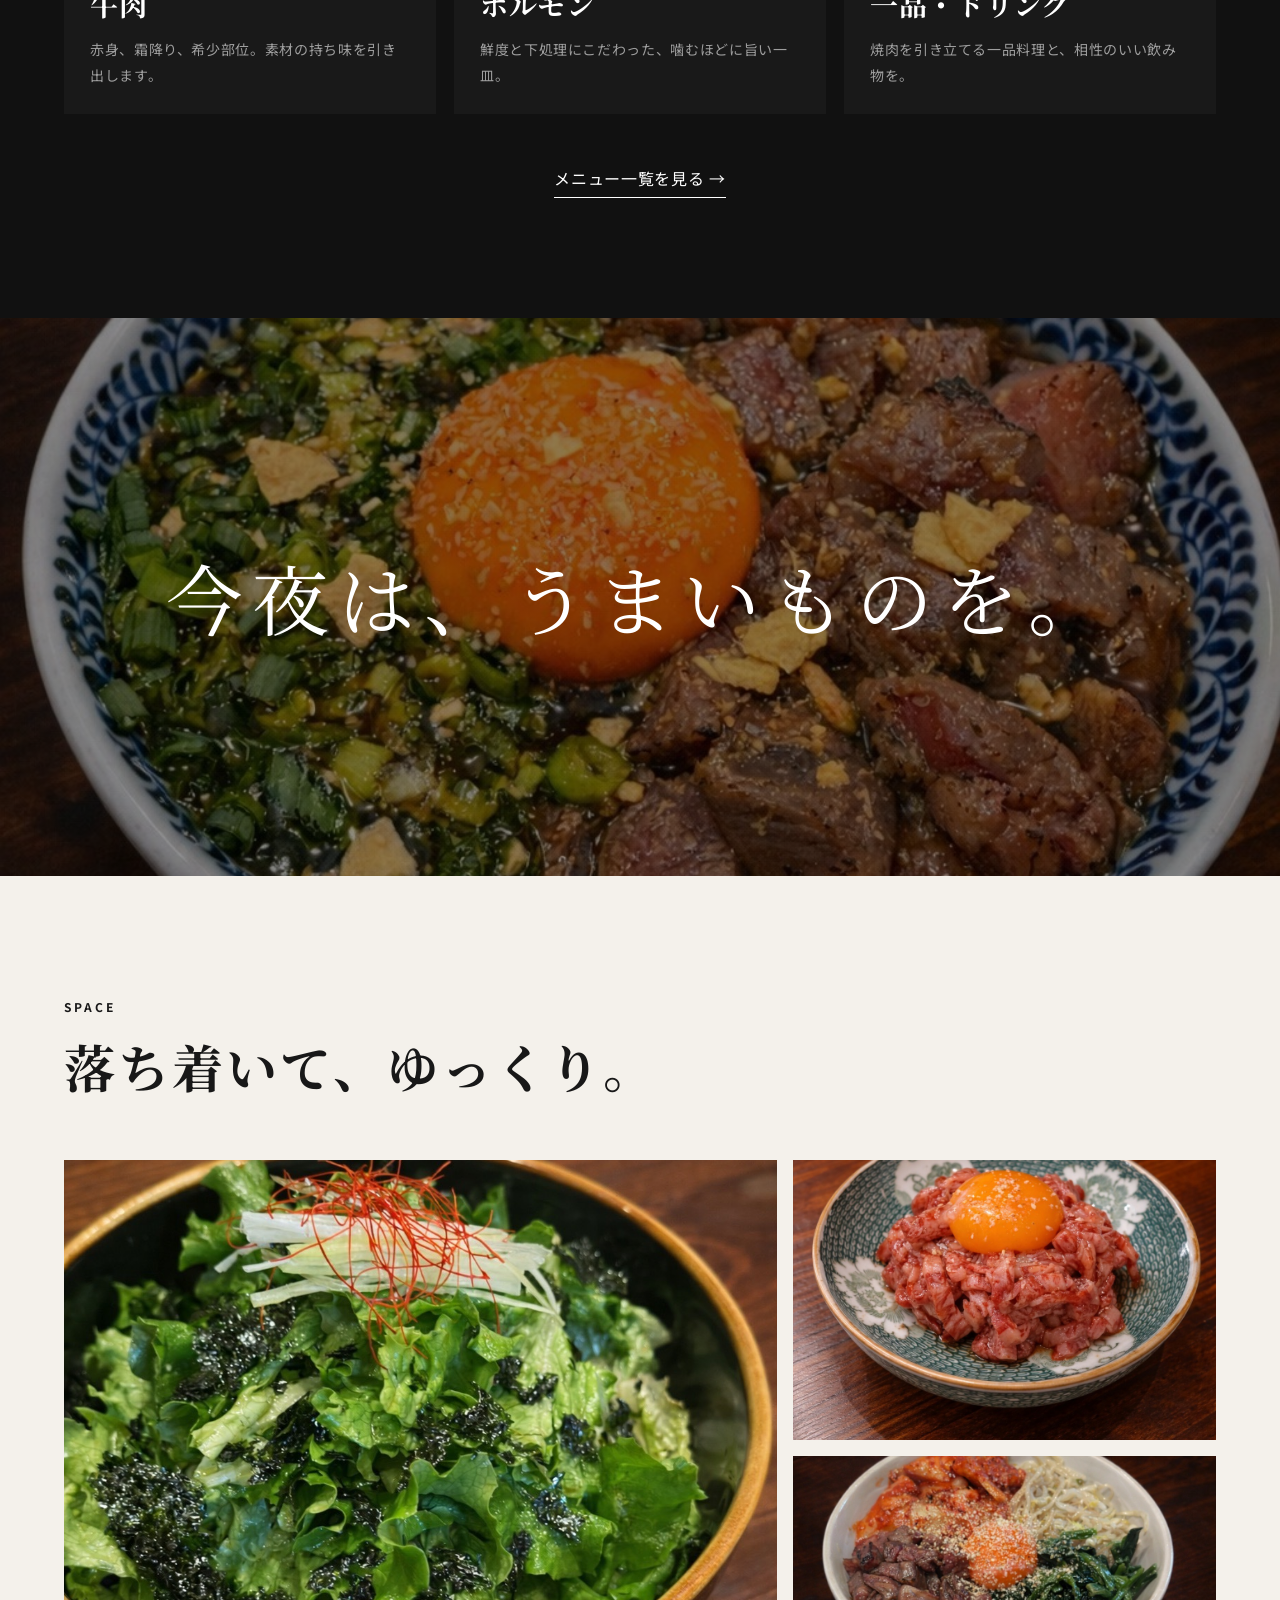
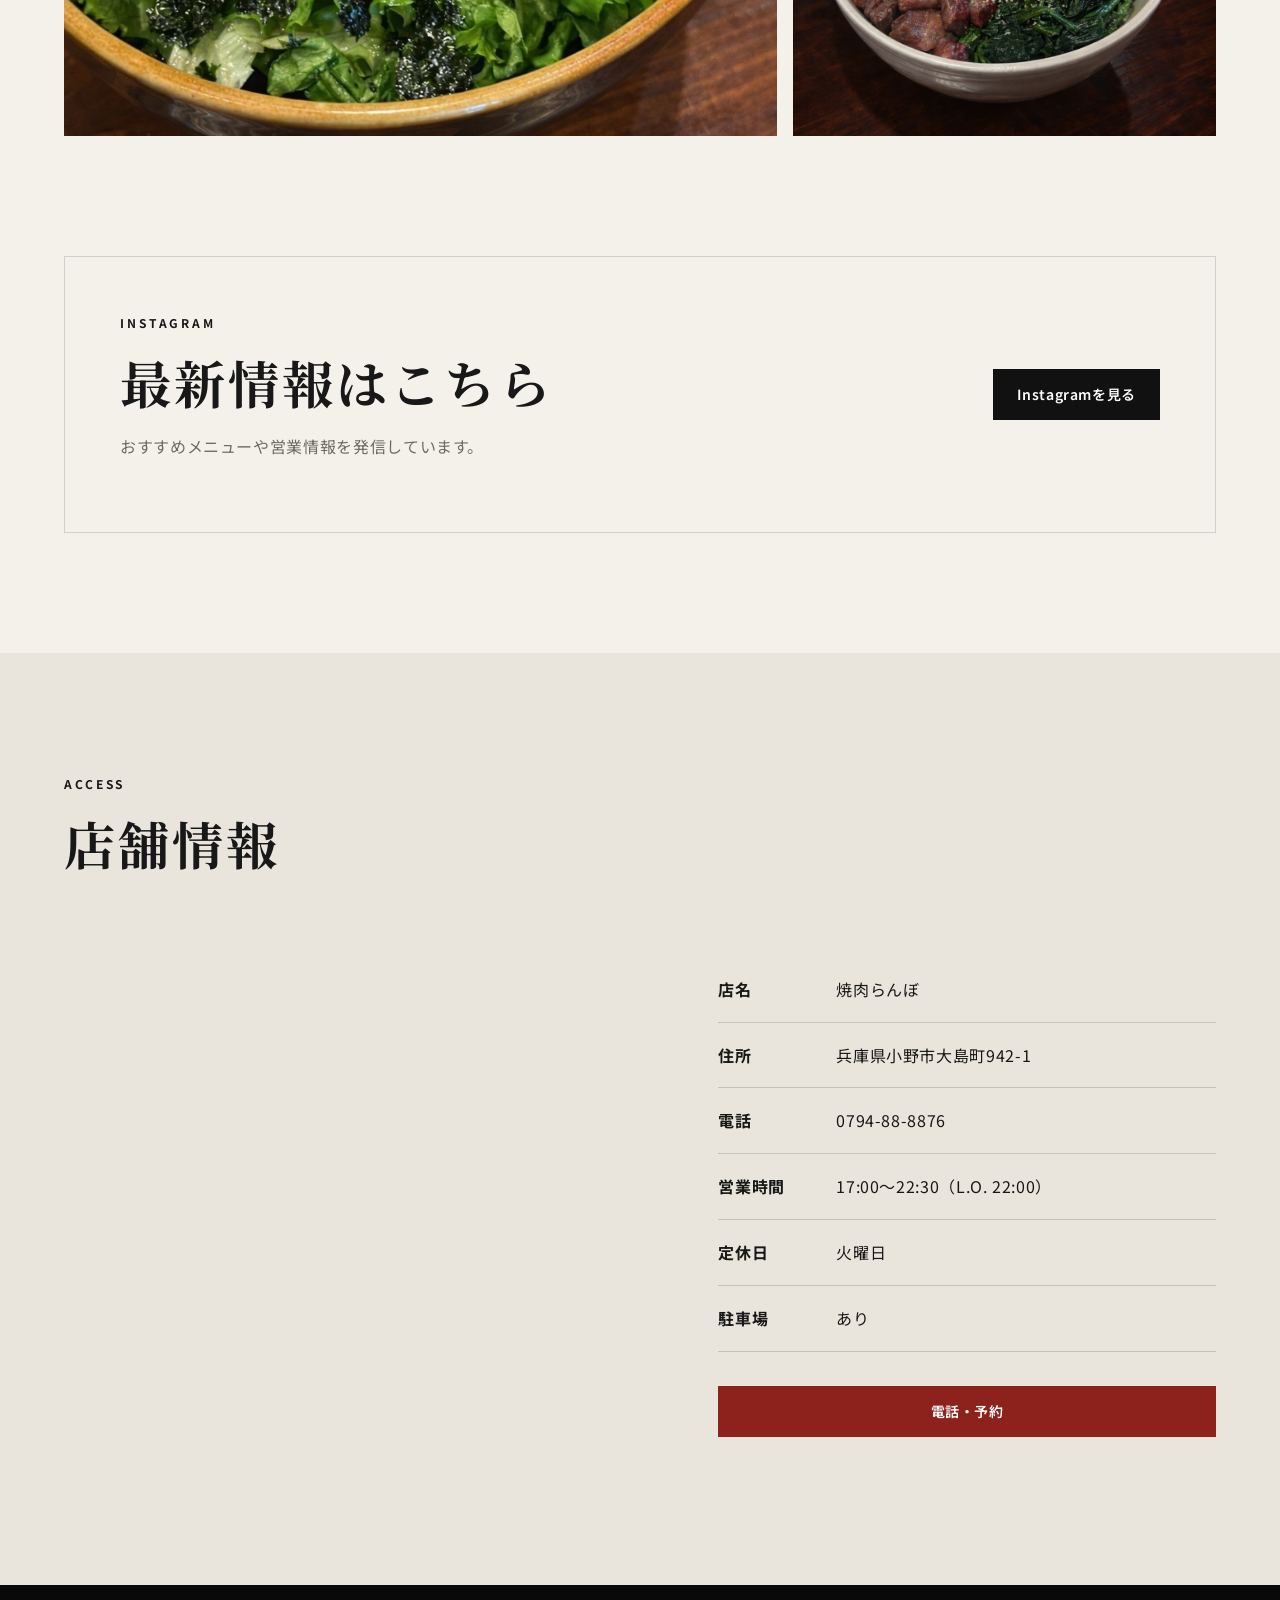
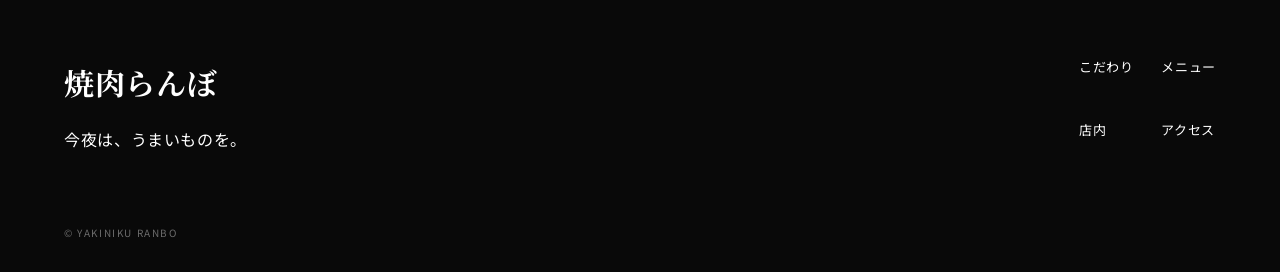
==== commit 91437cd5: "店舗情報と予約電話番号を更新" ====
--- a/index.html
+++ b/index.html
@@ -28,7 +28,7 @@
       <a href="#access">アクセス</a>
     </nav>
 
-    <a class="header-reserve" href="tel:0000000000">電話・予約</a>
+    <a class="header-reserve" href="tel:0794-88-8876">電話・予約</a>
   </header>
 
   <main>
@@ -44,7 +44,7 @@
         <h1>今夜は、<br>うまいものを。</h1>
         <p class="hero-copy">肉に、近道はない。</p>
         <div class="hero-actions">
-          <a class="button button-primary" href="tel:0000000000">電話で予約する</a>
+          <a class="button button-primary" href="tel:0794-88-8876">電話で予約する</a>
           <a class="button button-ghost" href="#menu">メニューを見る</a>
         </div>
       </div>
@@ -166,7 +166,7 @@
         <div class="map-box reveal">
           <iframe
             title="焼肉らんぼ Googleマップ"
-            src="https://www.google.com/maps?q=兵庫県小野市&output=embed"
+            src="https://www.google.com/maps?q=兵庫県小野市大島町942-1&output=embed"
             loading="lazy"
             referrerpolicy="no-referrer-when-downgrade">
           </iframe>
@@ -175,14 +175,14 @@
         <div class="shop-info reveal">
           <dl>
             <div><dt>店名</dt><dd>焼肉らんぼ</dd></div>
-            <div><dt>住所</dt><dd>兵庫県小野市（正式住所に変更してください）</dd></div>
-            <div><dt>電話</dt><dd><a href="tel:0000000000">000-0000-0000</a></dd></div>
-            <div><dt>営業時間</dt><dd>17:00〜22:00（L.O. 21:30）</dd></div>
+            <div><dt>住所</dt><dd>兵庫県小野市大島町942-1</dd></div>
+            <div><dt>電話</dt><dd><a href="tel:0794-88-8876">0794-88-8876</a></dd></div>
+            <div><dt>営業時間</dt><dd>17:00〜22:30（L.O. 22:00）</dd></div>
             <div><dt>定休日</dt><dd>火曜日</dd></div>
             <div><dt>駐車場</dt><dd>あり</dd></div>
           </dl>
 
-          <a class="button button-primary full" href="tel:0000000000">電話・予約</a>
+          <a class="button button-primary full" href="tel:0794-88-8876">電話・予約</a>
         </div>
       </div>
     </section>
@@ -214,11 +214,11 @@
       <div class="reserve-sheet-inner">
         <h2 id="reserveTitle">ご予約方法をお選びください</h2>
         <div class="reserve-options">
-          <a class="reserve-option" href="tel:0794-63-2915" aria-label="電話で予約する 0794-63-2915">
+          <a class="reserve-option" href="tel:0794-88-8876" aria-label="電話で予約する 0794-88-8876">
             <svg aria-hidden="true" viewBox="0 0 24 24" width="24" height="24" fill="none" stroke="currentColor" stroke-width="1.8" stroke-linecap="round" stroke-linejoin="round">
               <path d="M22 16.92v3a2 2 0 0 1-2.18 2 19.79 19.79 0 0 1-8.63-3.07 19.5 19.5 0 0 1-6-6A19.79 19.79 0 0 1 2.12 4.18 2 2 0 0 1 4.11 2h3a2 2 0 0 1 2 1.72c.12.9.33 1.78.62 2.63a2 2 0 0 1-.45 2.11L8 9.73a16 16 0 0 0 6 6l1.27-1.27a2 2 0 0 1 2.11-.45c.85.29 1.73.5 2.63.62A2 2 0 0 1 22 16.92z"></path>
             </svg>
-            <span><strong>電話で予約する</strong><small>0794-63-2915</small></span>
+            <span><strong>電話で予約する</strong><small>0794-88-8876</small></span>
           </a>
           <a class="reserve-option" href="https://www.instagram.com/yakiniku.lanbo_ono" target="_blank" rel="noopener noreferrer" aria-label="InstagramのDMで予約する（新しいタブで開きます）">
             <svg aria-hidden="true" viewBox="0 0 24 24" width="24" height="24" fill="none" stroke="currentColor" stroke-width="1.8">
